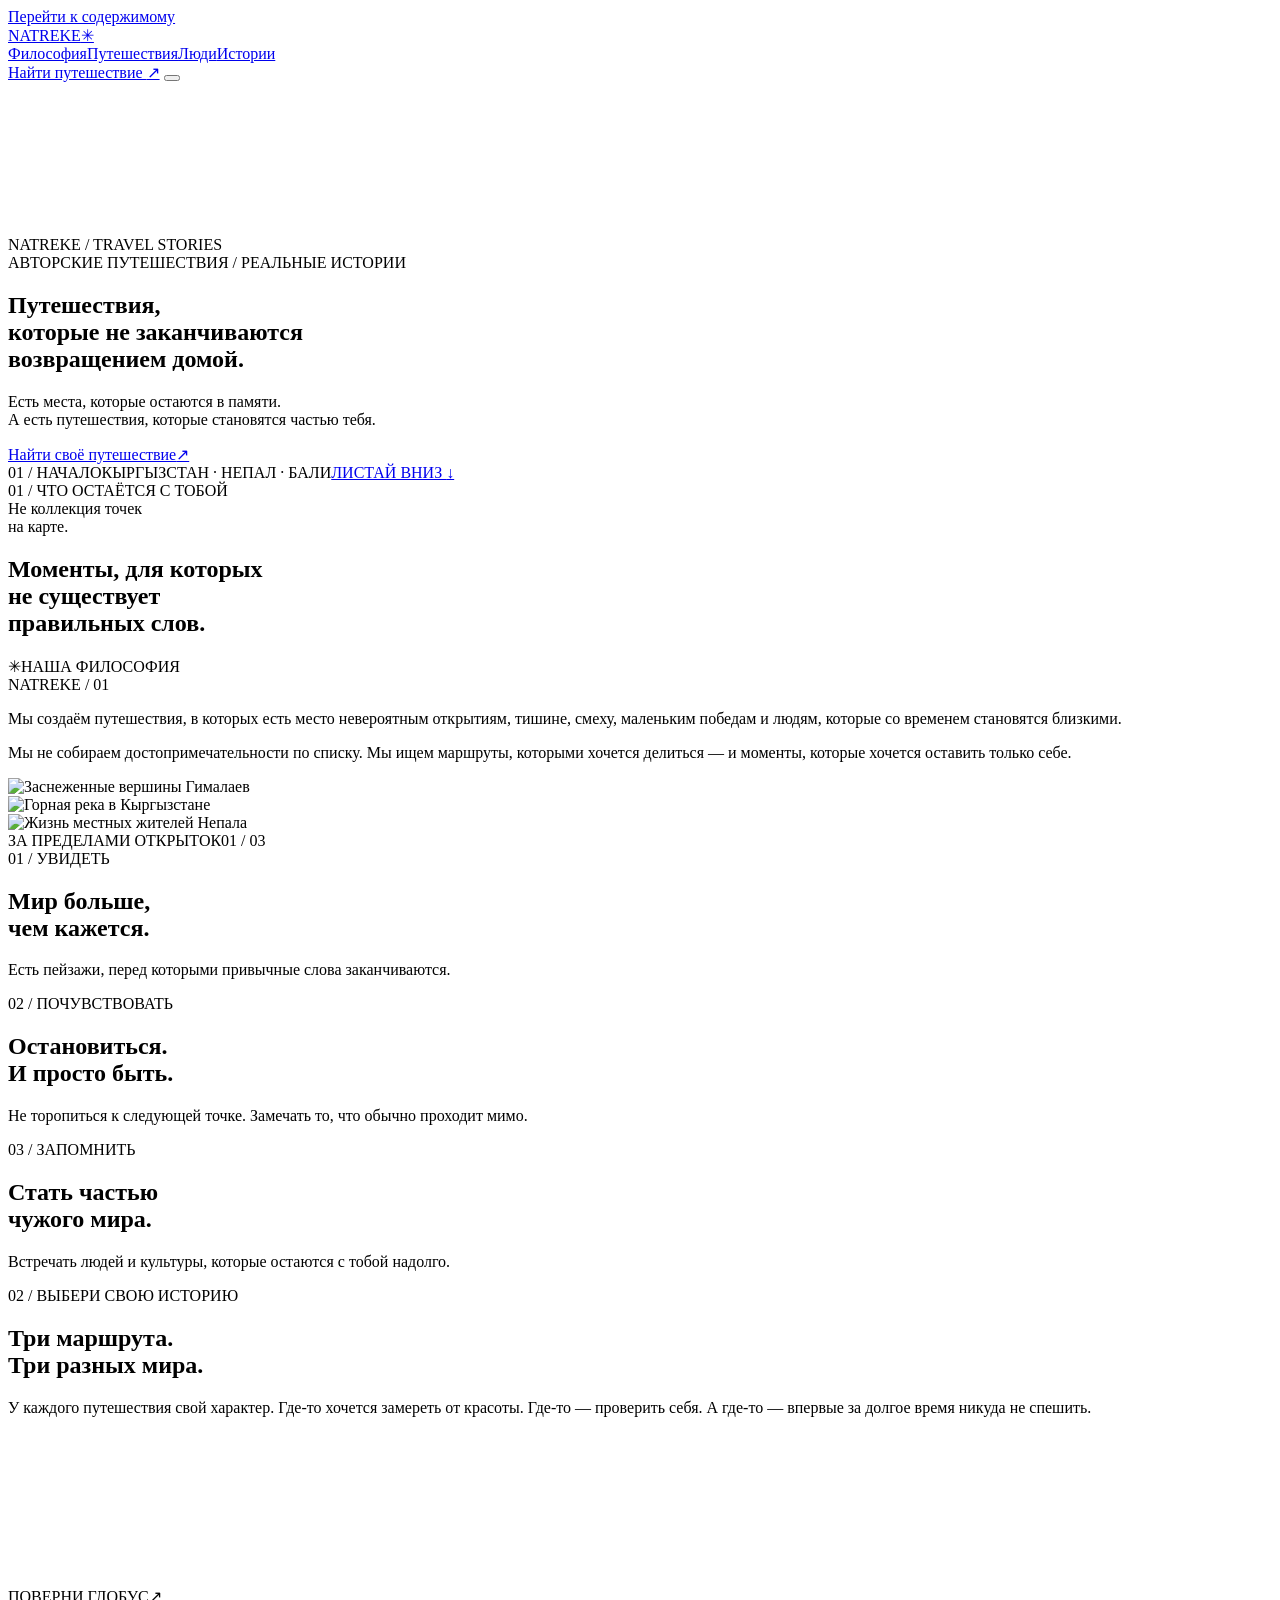
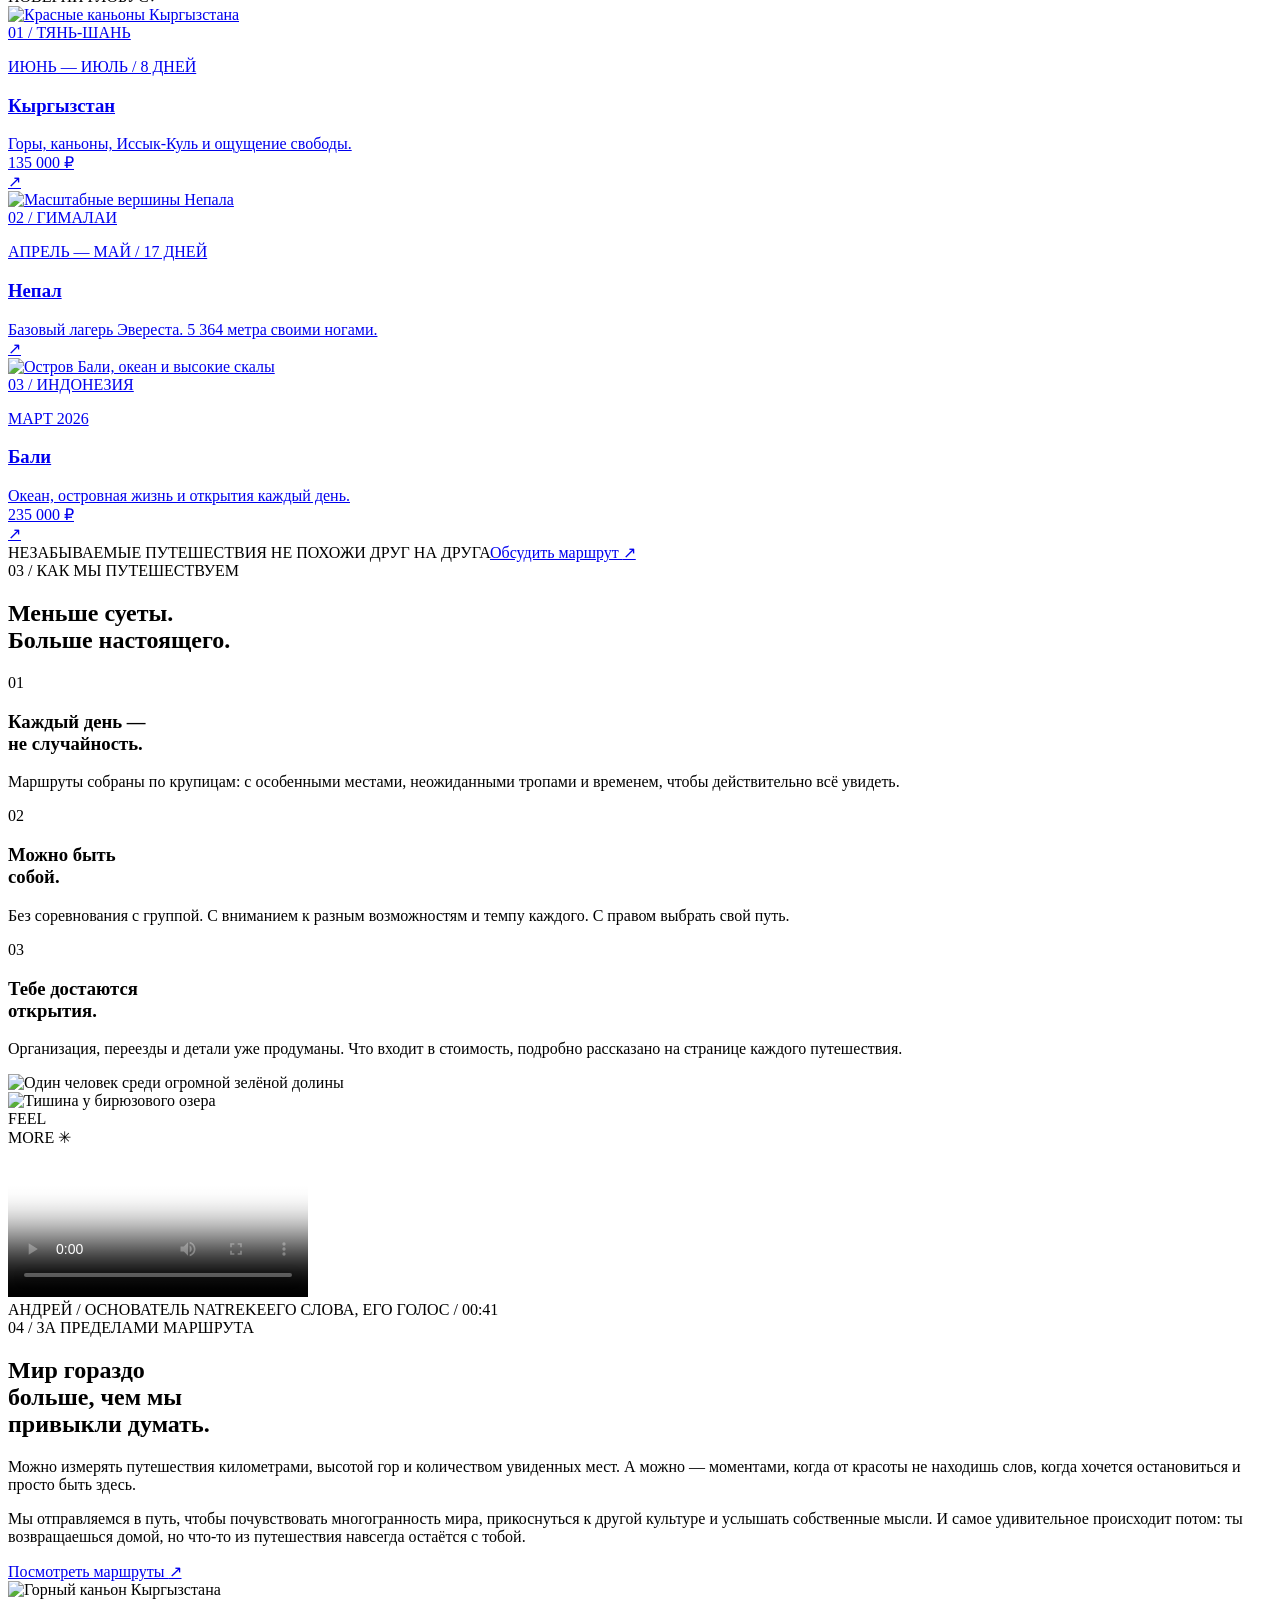
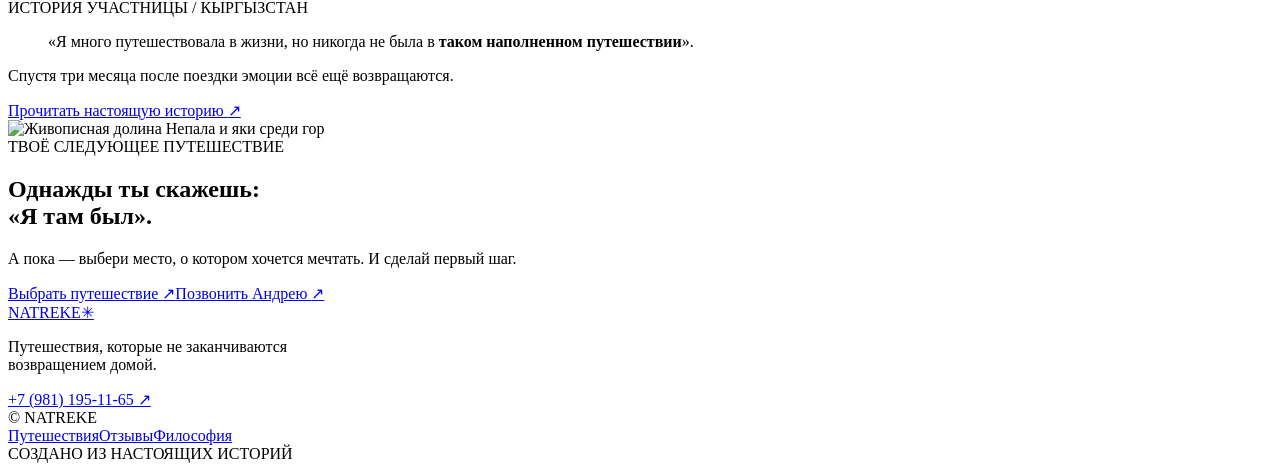
==== index.html @ 1d2932bd "Add files via upload" ====
<!doctype html>
<html lang="ru">
<head>
<meta charset="utf-8">
<meta name="viewport" content="width=device-width,initial-scale=1,viewport-fit=cover">
<meta name="theme-color" content="#101b1d">
<meta name="description" content="NATREKE — авторские путешествия, которые не заканчиваются возвращением домой. Кыргызстан, Непал и Бали. Настоящие маршруты, живые истории и открытия, которые остаются с тобой.">
<meta property="og:title" content="NATREKE — путешествия, которые не заканчиваются возвращением домой">
<meta property="og:description" content="Есть места, которые остаются в памяти. А есть путешествия, которые становятся частью тебя.">
<meta property="og:image" content="assets/images/kyrgyz-valley.webp">
<title>NATREKE — путешествия, которые становятся частью тебя</title>
<link rel="preconnect" href="https://fonts.googleapis.com">
<link rel="preconnect" href="https://fonts.gstatic.com" crossorigin>
<link href="https://fonts.googleapis.com/css2?family=Manrope:wght@400;500;600;700;800&family=Onest:wght@400;500;600;700;800&display=swap" rel="stylesheet">
<link rel="stylesheet" href="assets/style.css">
</head>
<body>
<a class="skip" href="#main">Перейти к содержимому</a>
<div class="site-progress" aria-hidden="true"><span id="scrollProgress"></span></div>
<header class="site-header" id="header">
 <a href="./" class="wordmark" aria-label="NATREKE — на главную">NATREKE<span class="wordmark-star">✳</span></a>
 <nav class="nav-links" aria-label="Основная навигация"><a href="#feel">Философия</a><a href="#destinations">Путешествия</a><a href="#people">Люди</a><a href="reviews/">Истории</a></nav>
 <a class="nav-cta" href="#destinations">Найти путешествие <span aria-hidden="true">↗</span></a>
 <button class="menu-toggle" id="menuToggle" aria-expanded="false" aria-controls="mobileMenu" aria-label="Открыть меню"><span></span><span></span></button>
</header>
<nav class="mobile-menu" id="mobileMenu" aria-label="Меню" hidden><a href="#feel">Философия</a><a href="#destinations">Путешествия</a><a href="#people">Люди</a><a href="reviews/">Истории</a><a href="tel:+79811951165">Связаться с нами ↗</a></nav>
<main id="main">
<section class="hero" id="home" aria-label="Добро пожаловать в NATREKE">
 <div class="hero-media" id="heroMedia">
  <video class="hero-film" autoplay muted loop playsinline preload="metadata" poster="assets/images/hero-film-poster.jpg" aria-hidden="true"><source src="assets/video/natreke-journey-film.mp4" type="video/mp4"></video>
 </div>
 <div class="hero-veil"></div><div class="hero-side-note">NATREKE / TRAVEL STORIES</div>
 <div class="hero-content layout-wide">
  <div class="eyebrow hero-eyebrow"><span class="eyebrow-line"></span>АВТОРСКИЕ ПУТЕШЕСТВИЯ / РЕАЛЬНЫЕ ИСТОРИИ</div>
  <h1 class="hero-title">Путешествия,<br>которые <span class="hero-title-accent">не заканчиваются</span><br>возвращением домой<span class="orange-dot">.</span></h1>
  <div class="hero-under"><p>Есть места, которые остаются в памяти.<br>А есть путешествия, которые становятся частью тебя.</p><a class="round-link hero-link" href="#destinations"><span>Найти своё путешествие</span><span class="circle-arrow" aria-hidden="true">↗</span></a></div>
 </div>
 <div class="hero-bottomline"><span>01 / НАЧАЛО</span><span>КЫРГЫЗСТАН · НЕПАЛ · БАЛИ</span><a href="#feel">ЛИСТАЙ ВНИЗ <span aria-hidden="true">↓</span></a></div>
 <div class="hero-cut" aria-hidden="true"></div>
</section>
<section id="feel" class="opening-section">
 <div class="section-index"><span class="accent-mark"></span>01 / ЧТО ОСТАЁТСЯ С ТОБОЙ</div>
 <div class="opening-inner">
  <div class="opening-small reveal" data-reveal>Не коллекция точек<br>на карте.</div>
  <h2 class="opening-title reveal" data-reveal>Моменты, для которых<br>не существует<br><span class="outline-type">правильных слов.</span></h2>
  <div class="opening-bottom brand-manifesto" aria-label="Философия NATREKE">
  <div class="manifesto-signature" aria-hidden="true"><span class="manifesto-symbol">✳</span><span>НАША ФИЛОСОФИЯ<br>NATREKE / 01</span></div>
  <div class="manifesto-text reveal" data-reveal>
    <p>Мы создаём путешествия, в которых есть место невероятным открытиям, тишине, смеху, маленьким победам и людям, которые со временем становятся близкими.</p>
    <p>Мы не собираем достопримечательности по списку. Мы ищем маршруты, которыми хочется делиться — и моменты, которые хочется оставить только себе.</p>
  </div>
</div>
 </div>
</section>
<section class="story-sequence" id="experience" aria-label="Три грани путешествия">
 <div class="story-sticky" id="storySticky">
  <div class="story-layer is-current" data-story-layer="0"><img src="assets/images/nepal-peak.webp" alt="Заснеженные вершины Гималаев"></div>
  <div class="story-layer" data-story-layer="1"><img src="assets/images/kyrgyz-river.webp" loading="lazy" alt="Горная река в Кыргызстане"></div>
  <div class="story-layer" data-story-layer="2"><img src="assets/images/nepal-mother.webp" loading="lazy" alt="Жизнь местных жителей Непала"></div>
  <div class="story-darken"></div>
  <div class="story-chrome"><span>ЗА ПРЕДЕЛАМИ ОТКРЫТОК</span><span id="storyCounter">01 / 03</span></div>
  <div class="story-text-wrap">
   <div class="story-copy is-current" data-story-copy="0"><span>01 / УВИДЕТЬ</span><h2>Мир больше,<br>чем кажется.</h2><p>Есть пейзажи, перед которыми привычные слова заканчиваются.</p></div>
   <div class="story-copy" data-story-copy="1"><span>02 / ПОЧУВСТВОВАТЬ</span><h2>Остановиться.<br>И просто быть.</h2><p>Не торопиться к следующей точке. Замечать то, что обычно проходит мимо.</p></div>
   <div class="story-copy" data-story-copy="2"><span>03 / ЗАПОМНИТЬ</span><h2>Стать частью<br>чужого мира.</h2><p>Встречать людей и культуры, которые остаются с тобой надолго.</p></div>
  </div>
  <div class="story-progress" aria-hidden="true"><span class="is-current"></span><span></span><span></span></div>
 </div>
</section>
<section class="routes" id="destinations">
 <div class="routes-intro layout-wide">
  <div class="routes-copy reveal" data-reveal><div class="section-index on-dark"><span class="accent-mark"></span>02 / ВЫБЕРИ СВОЮ ИСТОРИЮ</div><h2 class="section-head">Три маршрута.<br><span>Три разных мира.</span></h2><p>У каждого путешествия свой характер. Где-то хочется замереть от красоты. Где-то — проверить себя. А где-то — впервые за долгое время никуда не спешить.</p></div>
  <div class="globe-block"><canvas id="travelGlobe" class="globe-canvas" aria-label="Интерактивный 3D-глобус с направлениями NATREKE" role="img"></canvas><div class="globe-caption"><span>ПОВЕРНИ ГЛОБУС</span><span>↗</span></div></div>
 </div>
 <div class="route-gallery layout-wide">
  <a class="route-card route-card-kg" href="kyrgyzstan/" aria-label="Смотреть путешествие в Кыргызстан"><div class="route-image"><img src="assets/images/kyrgyz-canyon.webp" alt="Красные каньоны Кыргызстана" loading="lazy"></div><div class="route-overlay"></div><div class="route-index">01 / ТЯНЬ-ШАНЬ</div><div class="route-bottom"><div><p>ИЮНЬ — ИЮЛЬ / 8 ДНЕЙ</p><h3>Кыргызстан</h3><span>Горы, каньоны, Иссык-Куль и ощущение свободы.</span><div class="route-price">135 000 ₽</div></div><span class="route-arrow" aria-hidden="true">↗</span></div></a>
  <a class="route-card route-card-np" href="nepal/" aria-label="Смотреть путешествие в Непал"><div class="route-image"><img src="assets/images/nepal-peak.webp" alt="Масштабные вершины Непала" loading="lazy"></div><div class="route-overlay"></div><div class="route-index">02 / ГИМАЛАИ</div><div class="route-bottom"><div><p>АПРЕЛЬ — МАЙ / 17 ДНЕЙ</p><h3>Непал</h3><span>Базовый лагерь Эвереста. 5 364 метра своими ногами.</span></div><span class="route-arrow" aria-hidden="true">↗</span></div></a>
  <a class="route-card route-card-bali" href="bali/" aria-label="Смотреть путешествие на Бали"><div class="route-image"><img src="assets/images/bali-penida.webp" alt="Остров Бали, океан и высокие скалы" loading="lazy"></div><div class="route-overlay"></div><div class="route-index">03 / ИНДОНЕЗИЯ</div><div class="route-bottom"><div><p>МАРТ 2026</p><h3>Бали</h3><span>Океан, островная жизнь и открытия каждый день.</span><div class="route-price">235 000 ₽</div></div><span class="route-arrow" aria-hidden="true">↗</span></div></a>
 </div>
 <div class="routes-outro layout-wide"><span>НЕЗАБЫВАЕМЫЕ ПУТЕШЕСТВИЯ НЕ ПОХОЖИ ДРУГ НА ДРУГА</span><a href="tel:+79811951165">Обсудить маршрут <span aria-hidden="true">↗</span></a></div>
</section>
<section class="essentials" id="approach">
 <div class="essentials-heading layout-wide"><div class="section-index"><span class="accent-mark"></span>03 / КАК МЫ ПУТЕШЕСТВУЕМ</div><h2 class="section-head">Меньше суеты.<br><span>Больше настоящего.</span></h2></div>
 <div class="essentials-grid layout-wide">
  <article class="essential-item reveal" data-reveal><span class="essential-number">01</span><h3>Каждый день —<br>не случайность.</h3><p>Маршруты собраны по крупицам: с особенными местами, неожиданными тропами и временем, чтобы действительно всё увидеть.</p></article>
  <article class="essential-item reveal" data-reveal><span class="essential-number">02</span><h3>Можно быть<br>собой.</h3><p>Без соревнования с группой. С вниманием к разным возможностям и темпу каждого. С правом выбрать свой путь.</p></article>
  <article class="essential-item reveal" data-reveal><span class="essential-number">03</span><h3>Тебе достаются<br>открытия.</h3><p>Организация, переезды и детали уже продуманы. Что входит в стоимость, подробно рассказано на странице каждого путешествия.</p></article>
 </div>
 <div class="essentials-visual layout-wide reveal" data-reveal><div class="visual-photo visual-photo-one"><img src="assets/images/kyrgyz-valley.webp" loading="lazy" alt="Один человек среди огромной зелёной долины"></div><div class="visual-photo visual-photo-two"><img src="assets/images/nepal-lake.webp" loading="lazy" alt="Тишина у бирюзового озера"></div><div class="visual-stamp" aria-hidden="true">FEEL<br>MORE <span>✳</span></div></div>
</section>
<section class="voice-section" id="people">
 <div class="voice-layout layout-wide"><div class="voice-video-wrap"><div class="voice-video"><video controls playsinline preload="metadata" poster="assets/images/andrey-film-poster.jpg" aria-label="Андрей о смысле путешествий — первые 41 секунда фильма из Кыргызстана"><source src="assets/video/andrey-speaks.mp4" type="video/mp4"></video></div><div class="voice-video-cap"><span>АНДРЕЙ / ОСНОВАТЕЛЬ NATREKE</span><span>ЕГО СЛОВА, ЕГО ГОЛОС / 00:41</span></div></div><div class="voice-copy"><div class="section-index on-dark"><span class="accent-mark"></span>04 / ЗА ПРЕДЕЛАМИ МАРШРУТА</div><h2 class="section-head">Мир гораздо<br>больше, чем мы<br><span>привыкли думать.</span></h2><p>Можно измерять путешествия километрами, высотой гор и количеством увиденных мест. А можно — моментами, когда от красоты не находишь слов, когда хочется остановиться и просто быть здесь.</p><p>Мы отправляемся в путь, чтобы почувствовать многогранность мира, прикоснуться к другой культуре и услышать собственные мысли. И самое удивительное происходит потом: ты возвращаешься домой, но что-то из путешествия навсегда остаётся с тобой.</p><a class="text-link" href="#destinations">Посмотреть маршруты <span>↗</span></a></div></div>
</section>
<section class="testimony" id="stories"><div class="testimony-photo"><img src="assets/images/kyrgyz-rocks.webp" loading="lazy" alt="Горный каньон Кыргызстана"></div><div class="testimony-tint"></div><div class="testimony-content layout-wide"><span>ИСТОРИЯ УЧАСТНИЦЫ / КЫРГЫЗСТАН</span><blockquote>«Я много путешествовала в жизни, но никогда не была в <b>таком наполненном путешествии</b>».</blockquote><p>Спустя три месяца после поездки эмоции всё ещё возвращаются.</p><a href="reviews/">Прочитать настоящую историю <span aria-hidden="true">↗</span></a></div></section>
<section class="closing"><div class="closing-photo"><img src="assets/images/nepal-yaks.webp" loading="lazy" alt="Живописная долина Непала и яки среди гор"></div><div class="closing-content layout-wide"><div class="section-index on-dark"><span class="accent-mark"></span>ТВОЁ СЛЕДУЮЩЕЕ ПУТЕШЕСТВИЕ</div><h2>Однажды ты скажешь:<br><span>«Я там был».</span></h2><p>А пока — выбери место, о котором хочется мечтать. И сделай первый шаг.</p><div class="closing-actions"><a class="button-filled" href="#destinations">Выбрать путешествие <span>↗</span></a><a class="button-text" href="tel:+79811951165">Позвонить Андрею <span>↗</span></a></div></div></section>
</main>
<footer class="footer"><div class="layout-wide"><div class="footer-main"><a href="./" class="wordmark">NATREKE<span class="wordmark-star">✳</span></a><p>Путешествия, которые не заканчиваются<br>возвращением домой.</p><a class="footer-tel" href="tel:+79811951165">+7 (981) 195-11-65 ↗</a></div><div class="footer-base"><span>© NATREKE</span><nav aria-label="Дополнительная навигация"><a href="#destinations">Путешествия</a><a href="reviews/">Отзывы</a><a href="#people">Философия</a></nav><span>СОЗДАНО ИЗ НАСТОЯЩИХ ИСТОРИЙ</span></div></div></footer>
<script src="assets/main.js" defer></script>
</body>
</html>
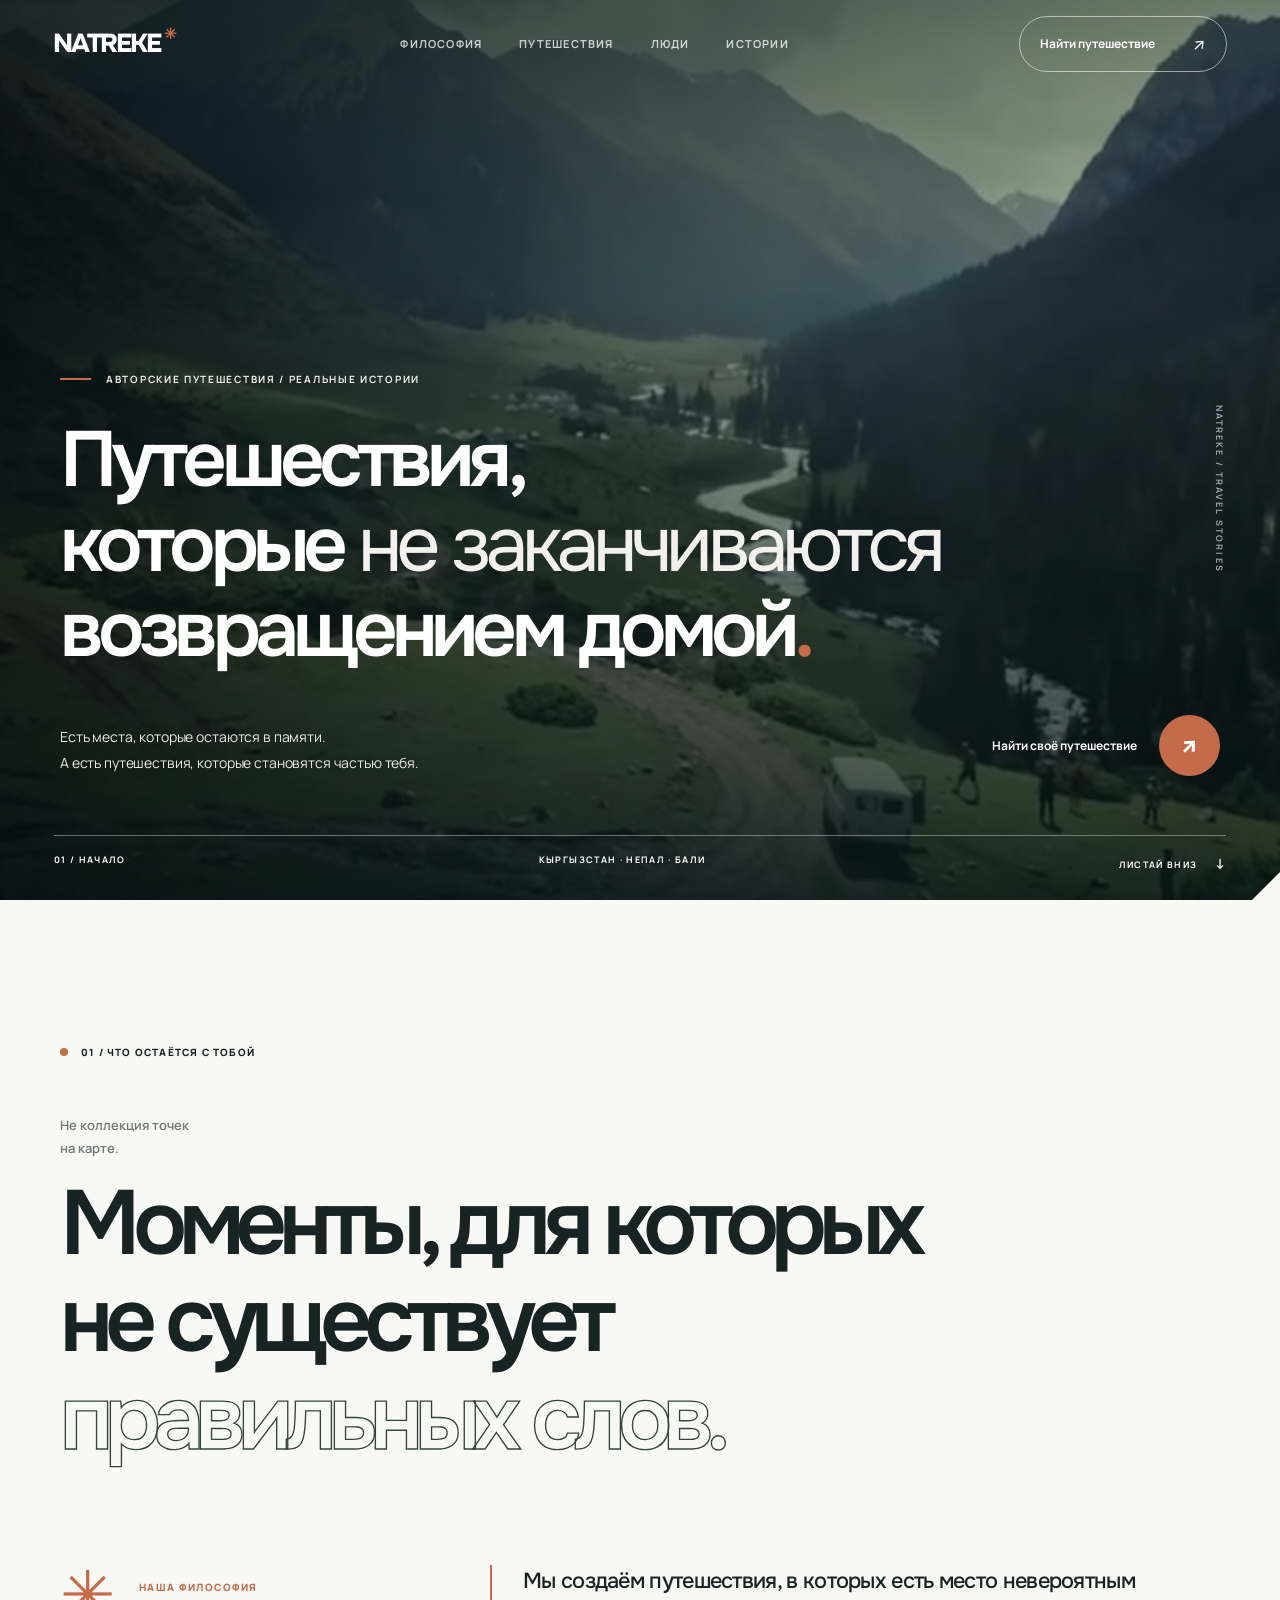
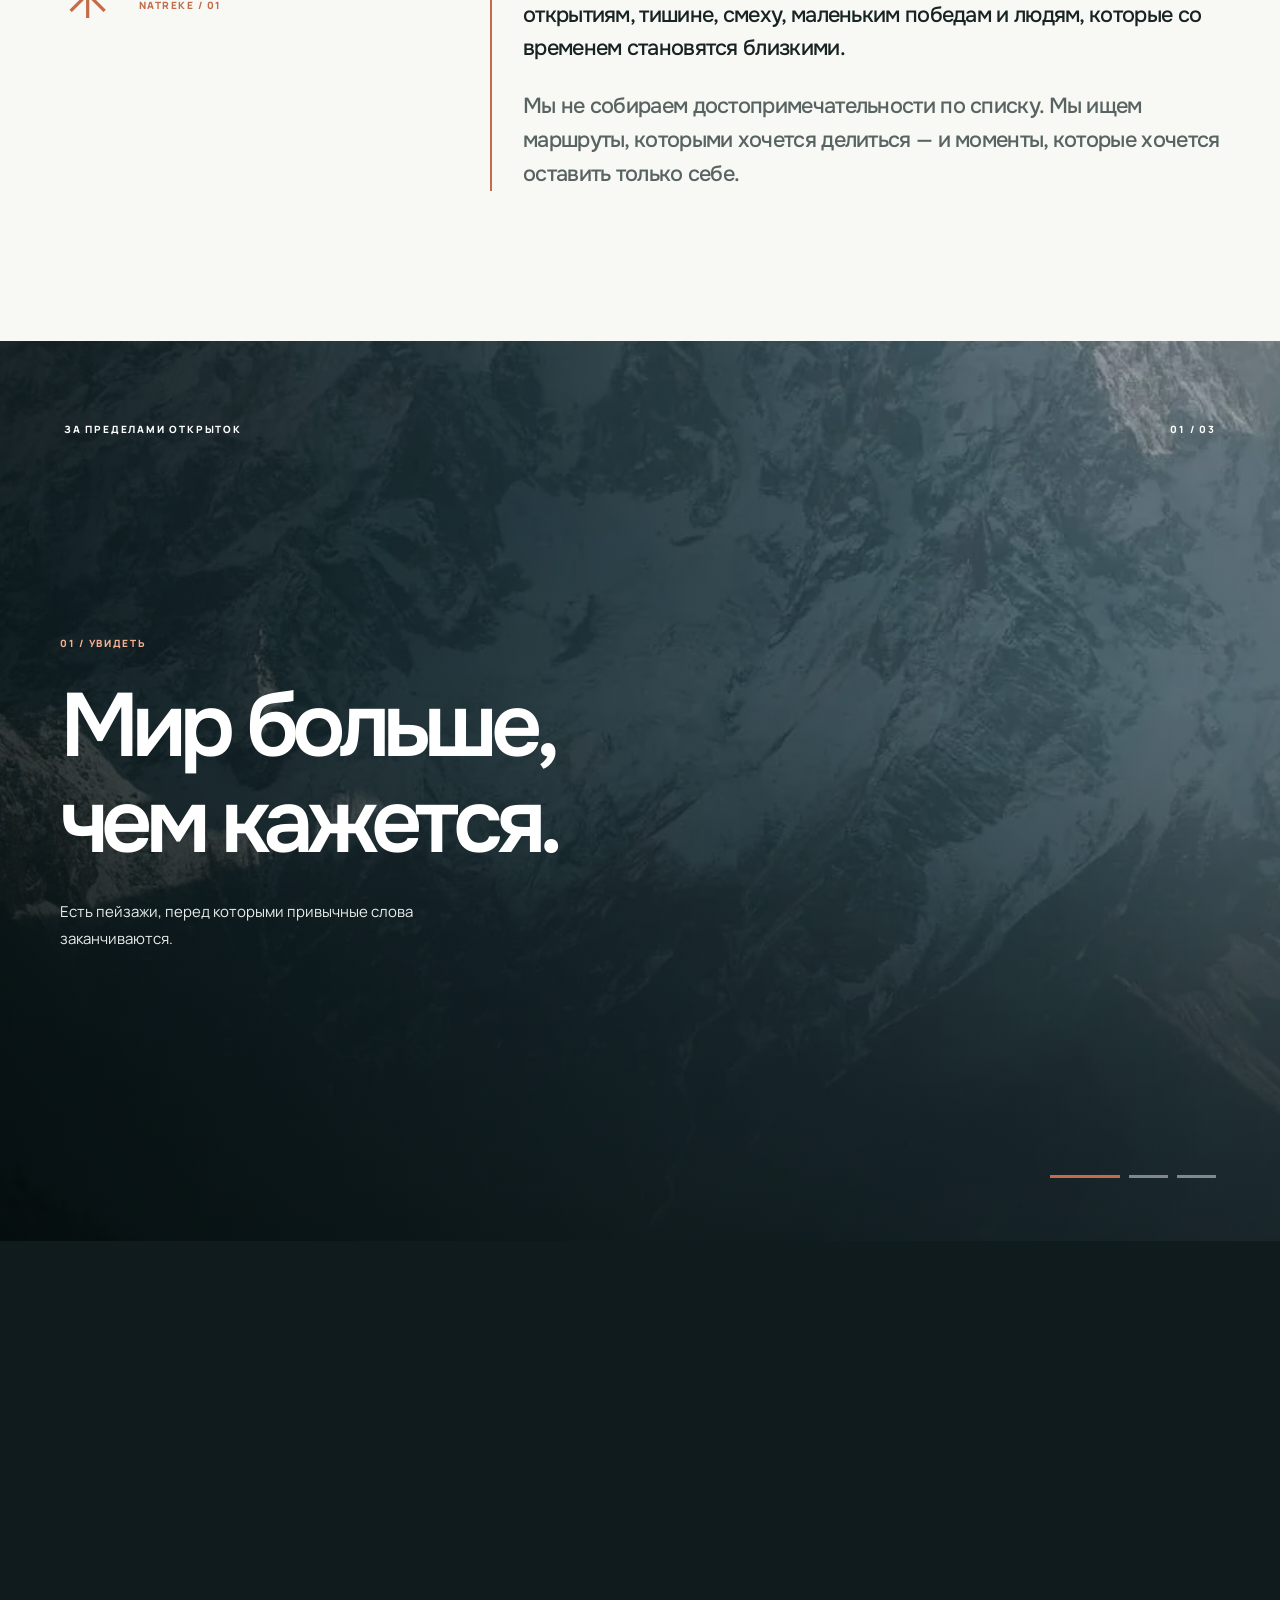
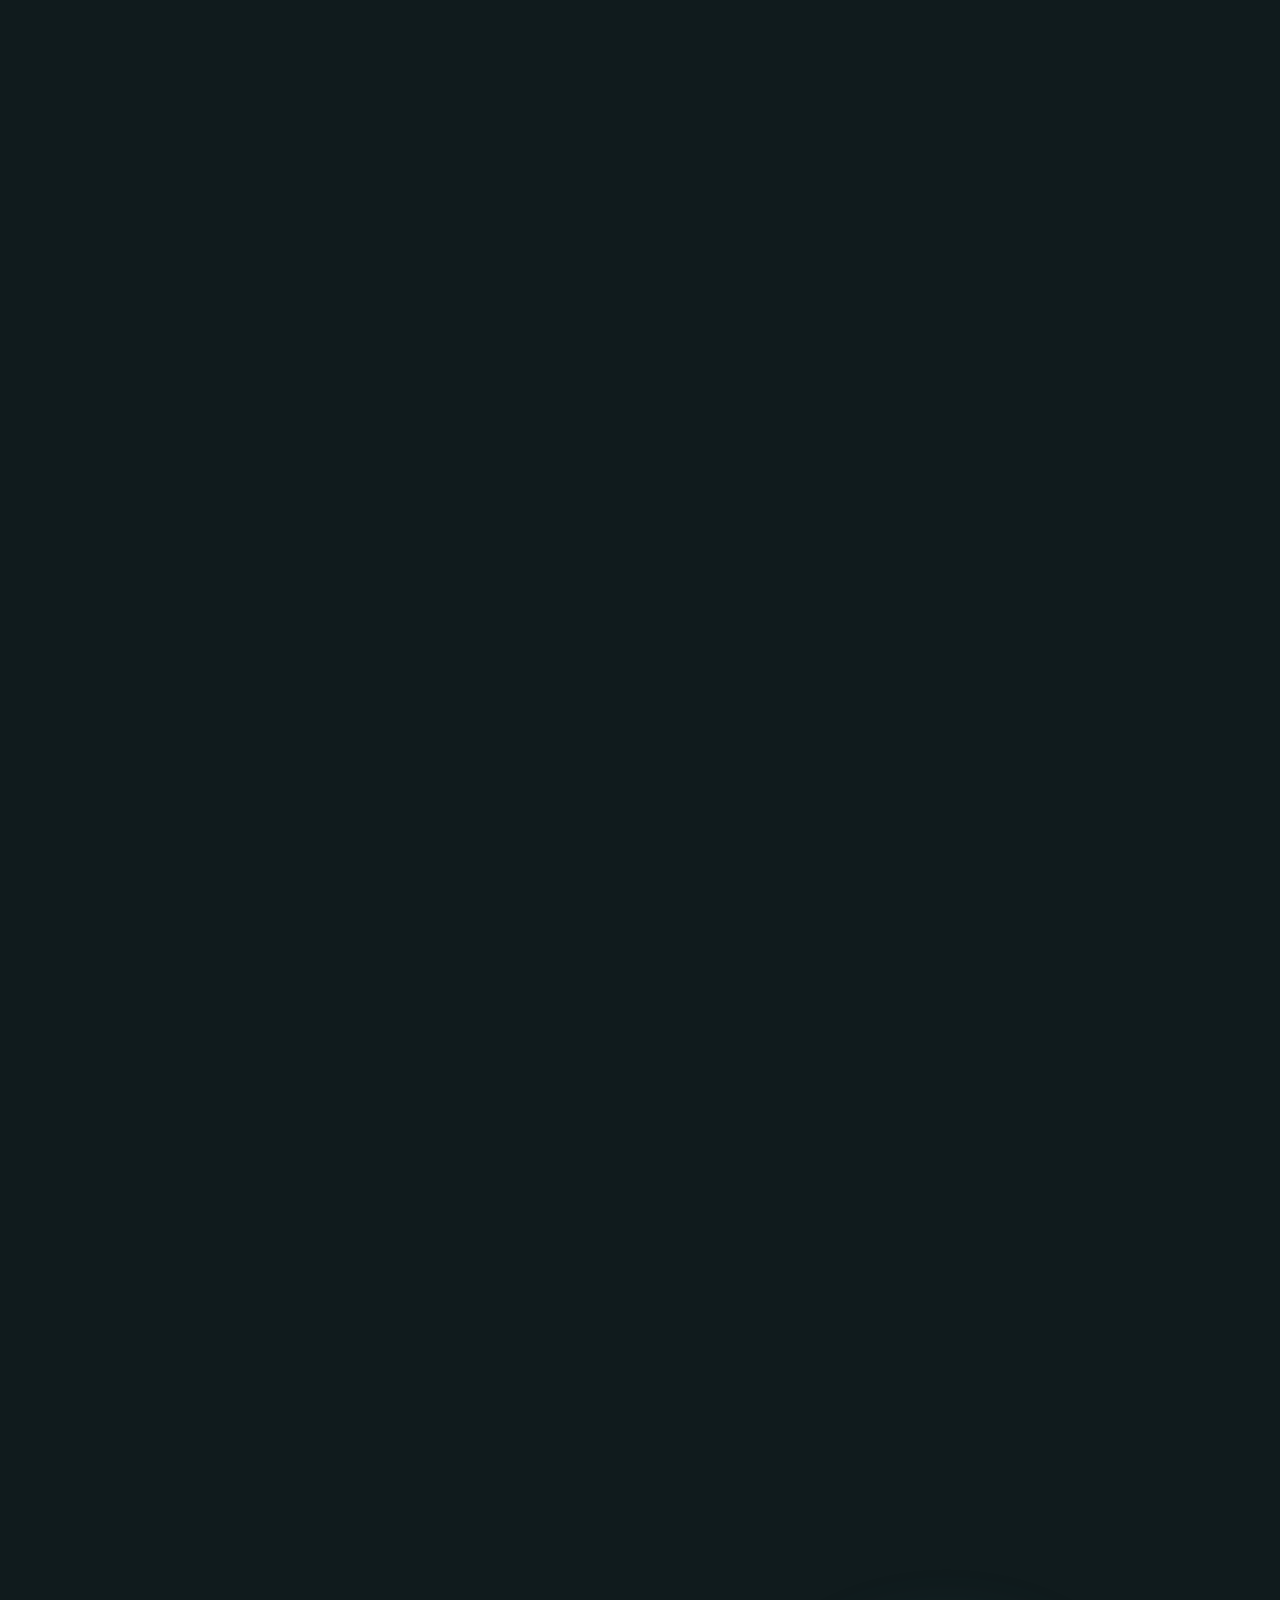
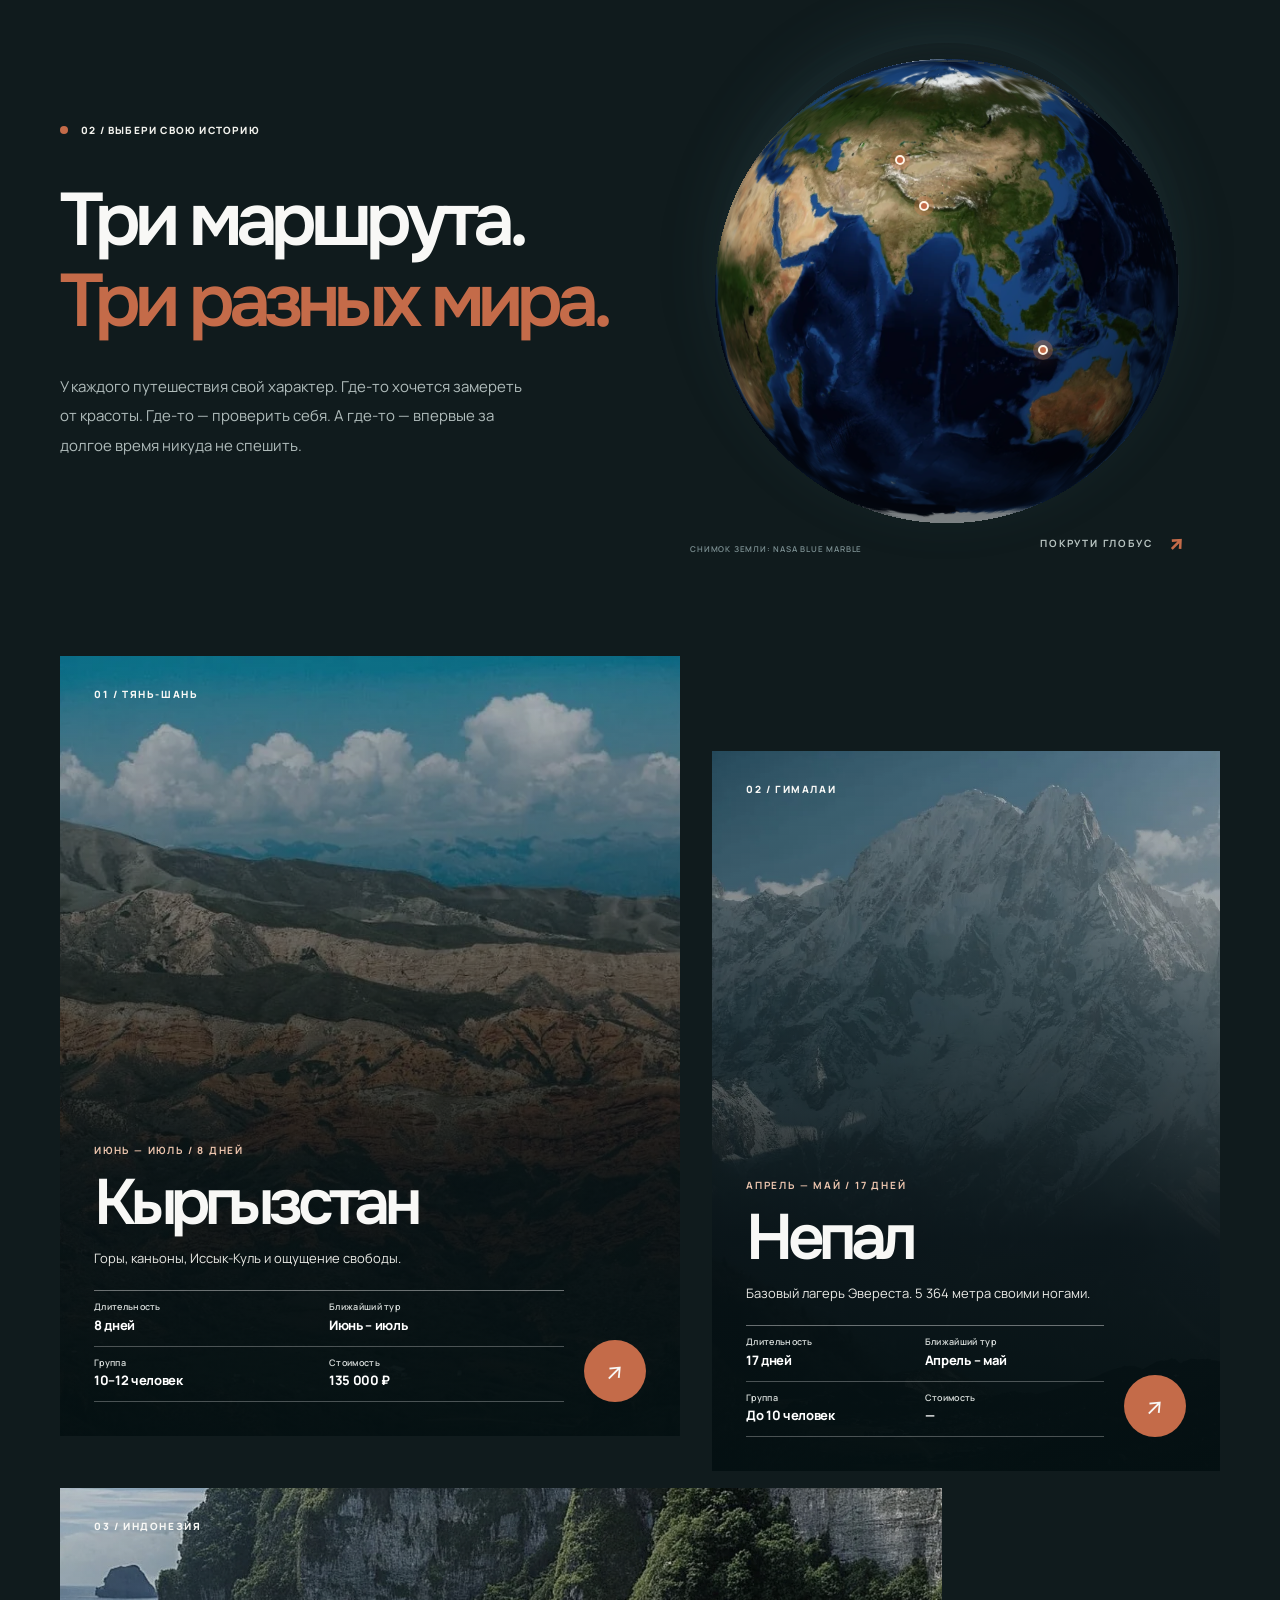
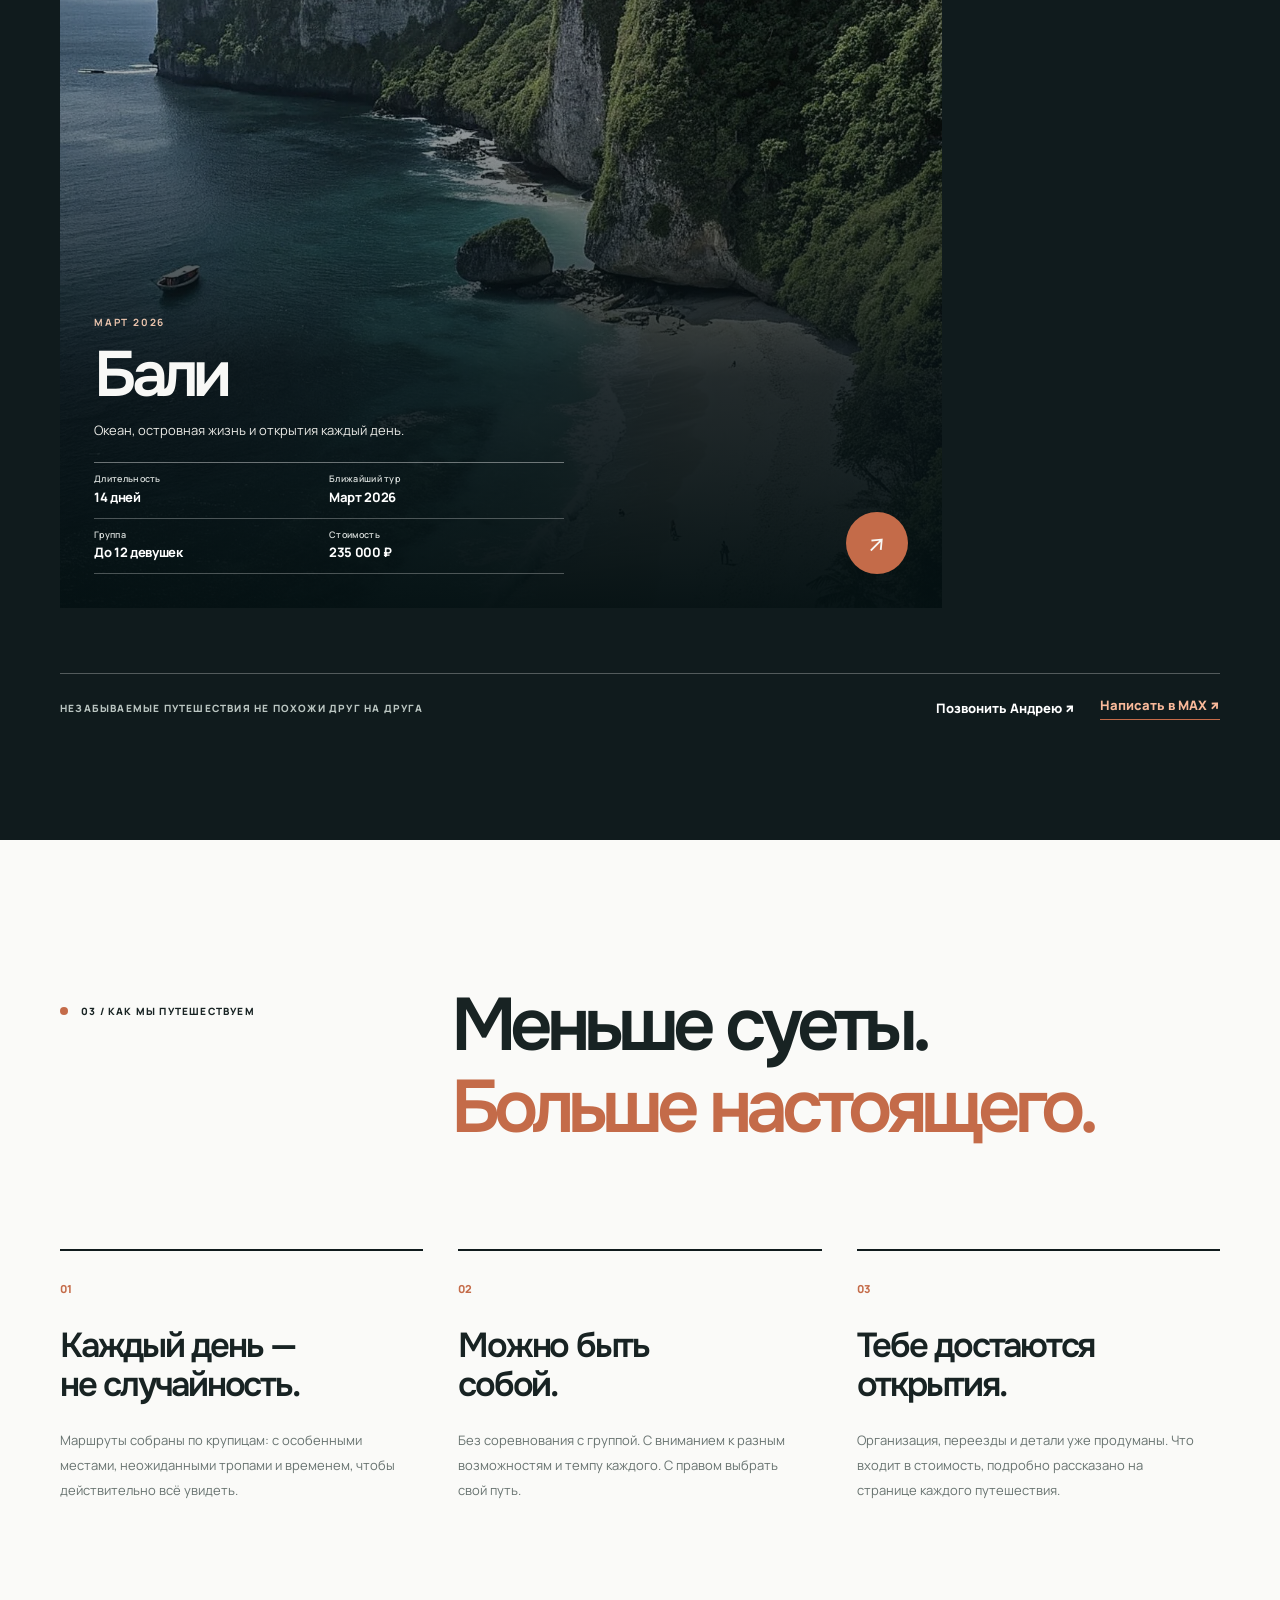
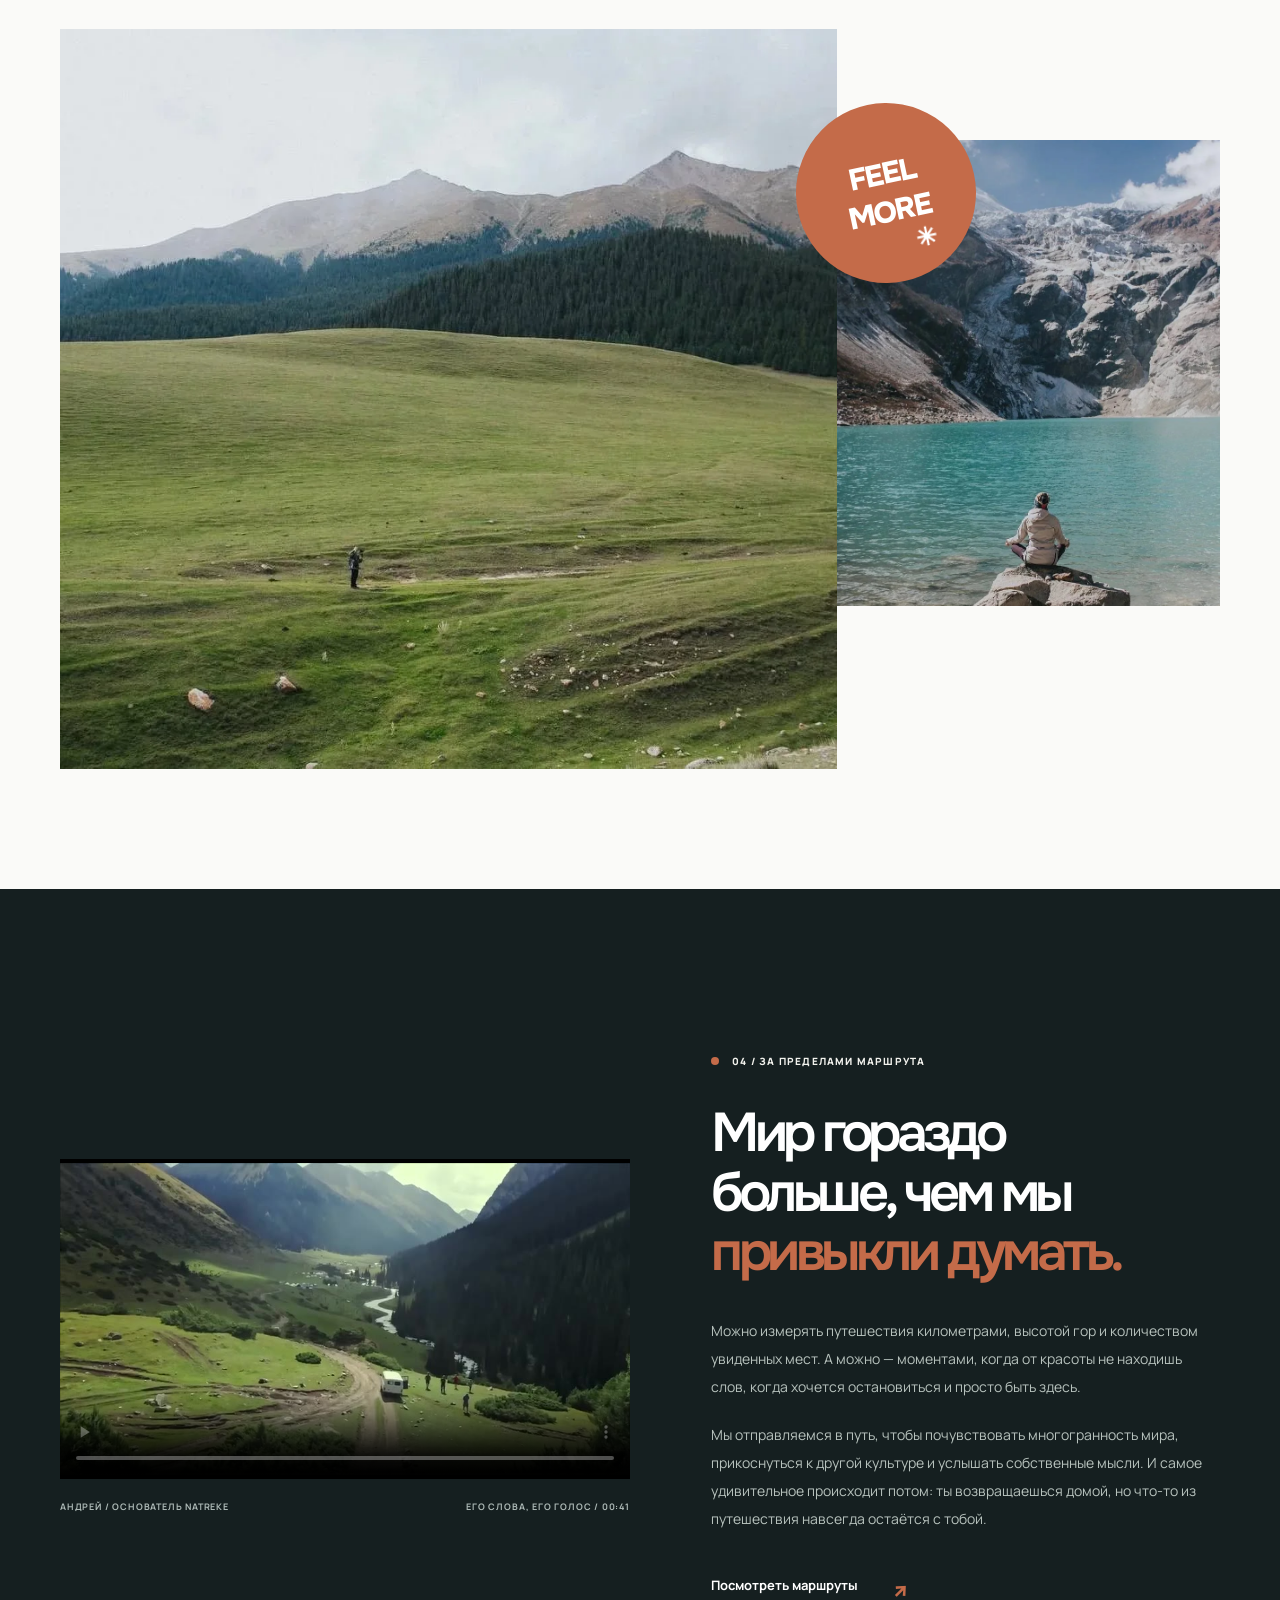
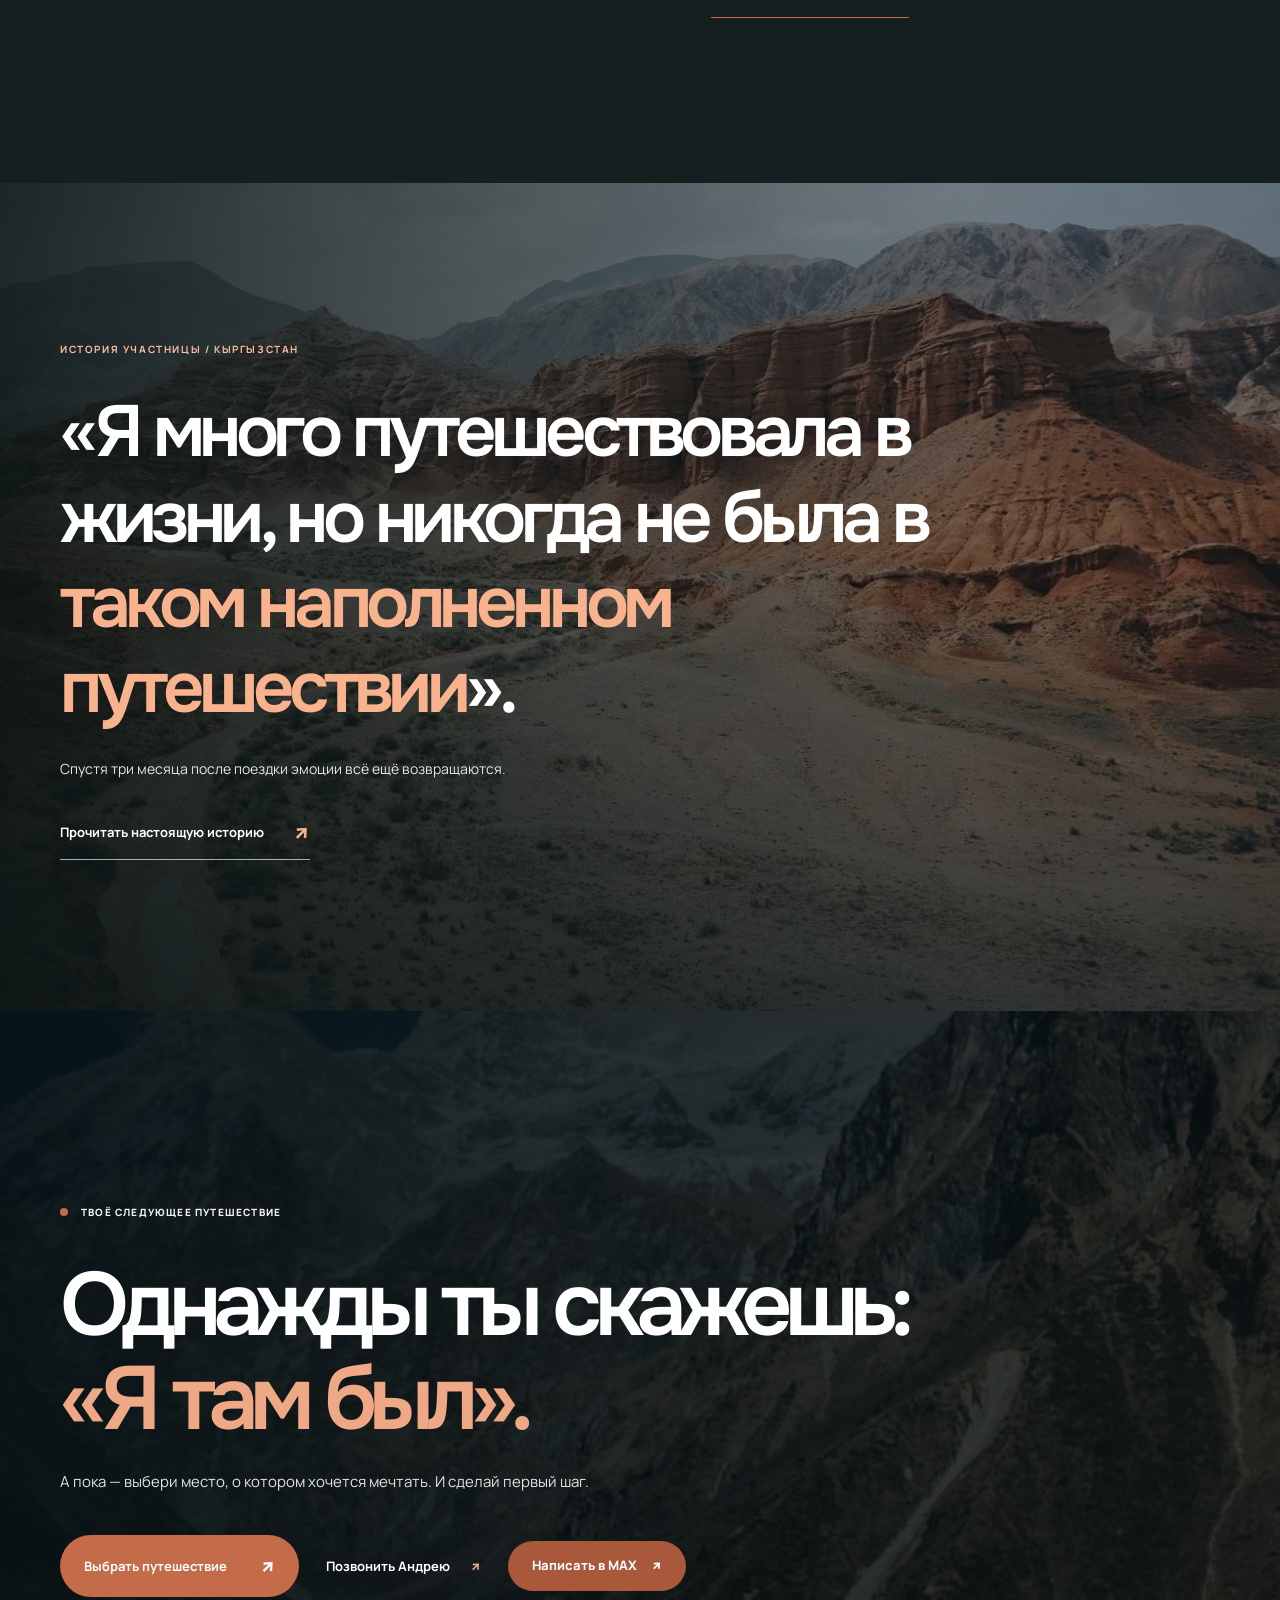
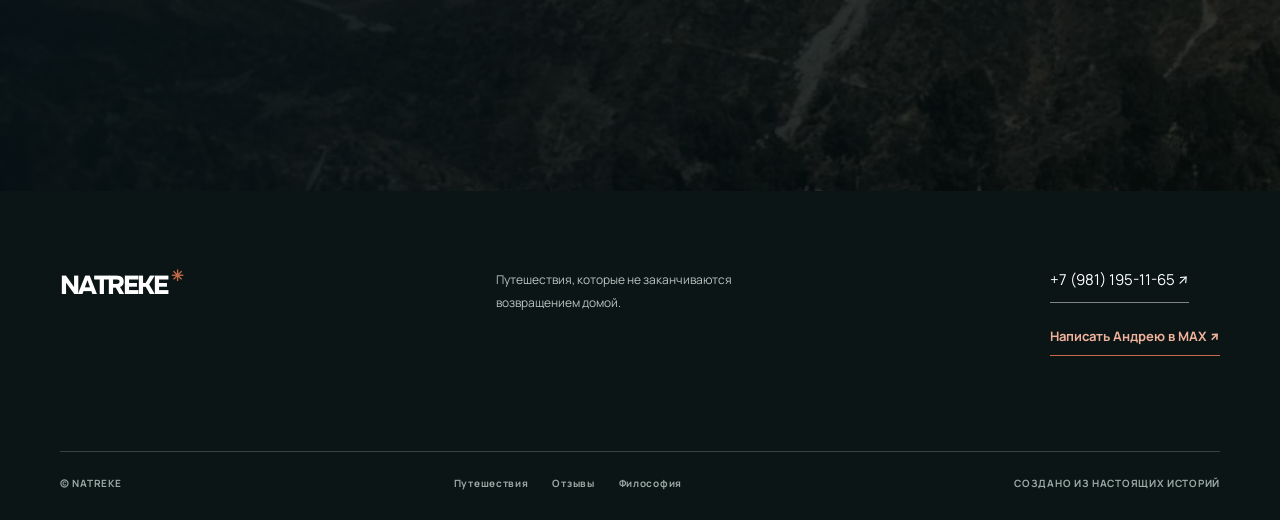
==== commit 069d7c06: "Add files via upload" ====
--- a/index.html
+++ b/index.html
@@ -13,17 +13,18 @@
 <link rel="preconnect" href="https://fonts.gstatic.com" crossorigin>
 <link href="https://fonts.googleapis.com/css2?family=Manrope:wght@400;500;600;700;800&family=Onest:wght@400;500;600;700;800&display=swap" rel="stylesheet">
 <link rel="stylesheet" href="assets/style.css">
+<link rel="stylesheet" href="assets/refinements-v6.css">
 </head>
 <body>
 <a class="skip" href="#main">Перейти к содержимому</a>
 <div class="site-progress" aria-hidden="true"><span id="scrollProgress"></span></div>
 <header class="site-header" id="header">
- <a href="./" class="wordmark" aria-label="NATREKE — на главную">NATREKE<span class="wordmark-star">✳</span></a>
+ <a href="./" class="wordmark" aria-label="NATREKE — на главную">NATREKE<span class="wordmark-star">✳︎</span></a>
  <nav class="nav-links" aria-label="Основная навигация"><a href="#feel">Философия</a><a href="#destinations">Путешествия</a><a href="#people">Люди</a><a href="reviews/">Истории</a></nav>
  <a class="nav-cta" href="#destinations">Найти путешествие <span aria-hidden="true">↗</span></a>
  <button class="menu-toggle" id="menuToggle" aria-expanded="false" aria-controls="mobileMenu" aria-label="Открыть меню"><span></span><span></span></button>
 </header>
-<nav class="mobile-menu" id="mobileMenu" aria-label="Меню" hidden><a href="#feel">Философия</a><a href="#destinations">Путешествия</a><a href="#people">Люди</a><a href="reviews/">Истории</a><a href="tel:+79811951165">Связаться с нами ↗</a></nav>
+<nav class="mobile-menu" id="mobileMenu" aria-label="Меню" hidden><a href="#feel">Философия</a><a href="#destinations">Путешествия</a><a href="#people">Люди</a><a href="reviews/">Истории</a><a href="https://max.ru/u/f9LHodD0cOLImlBv71V7BI_rFNh_frenNGr_aF2BO8ci05Qkiu74G-NIkKY" target="_blank" rel="noopener noreferrer">Написать Андрею в MAX ↗</a><a href="tel:+79811951165">Позвонить Андрею ↗</a></nav>
 <main id="main">
 <section class="hero" id="home" aria-label="Добро пожаловать в NATREKE">
  <div class="hero-media" id="heroMedia">
@@ -44,7 +45,7 @@
   <div class="opening-small reveal" data-reveal>Не коллекция точек<br>на карте.</div>
   <h2 class="opening-title reveal" data-reveal>Моменты, для которых<br>не существует<br><span class="outline-type">правильных слов.</span></h2>
   <div class="opening-bottom brand-manifesto" aria-label="Философия NATREKE">
-  <div class="manifesto-signature" aria-hidden="true"><span class="manifesto-symbol">✳</span><span>НАША ФИЛОСОФИЯ<br>NATREKE / 01</span></div>
+  <div class="manifesto-signature" aria-hidden="true"><span class="manifesto-symbol">✳︎</span><span>НАША ФИЛОСОФИЯ<br>NATREKE / 01</span></div>
   <div class="manifesto-text reveal" data-reveal>
     <p>Мы создаём путешествия, в которых есть место невероятным открытиям, тишине, смеху, маленьким победам и людям, которые со временем становятся близкими.</p>
     <p>Мы не собираем достопримечательности по списку. Мы ищем маршруты, которыми хочется делиться — и моменты, которые хочется оставить только себе.</p>
@@ -70,14 +71,14 @@
 <section class="routes" id="destinations">
  <div class="routes-intro layout-wide">
   <div class="routes-copy reveal" data-reveal><div class="section-index on-dark"><span class="accent-mark"></span>02 / ВЫБЕРИ СВОЮ ИСТОРИЮ</div><h2 class="section-head">Три маршрута.<br><span>Три разных мира.</span></h2><p>У каждого путешествия свой характер. Где-то хочется замереть от красоты. Где-то — проверить себя. А где-то — впервые за долгое время никуда не спешить.</p></div>
-  <div class="globe-block"><canvas id="travelGlobe" class="globe-canvas" aria-label="Интерактивный 3D-глобус с направлениями NATREKE" role="img"></canvas><div class="globe-caption"><span>ПОВЕРНИ ГЛОБУС</span><span>↗</span></div></div>
+  <div class="globe-block"><img class="globe-fallback" src="assets/images/earth-globe-fallback.webp" alt="Планета Земля: океаны, материки и горные хребты"><canvas id="travelGlobe" class="globe-canvas" aria-label="Вращающийся глобус Земли с Кыргызстаном, Непалом и Бали. Потяните в сторону, чтобы повернуть" role="img"></canvas><div class="globe-markers" id="globeMarkers" aria-hidden="true"></div><div class="globe-caption"><span>ПОКРУТИ ГЛОБУС</span><span>↗</span></div><div class="globe-credit">СНИМОК ЗЕМЛИ: NASA BLUE MARBLE</div></div>
  </div>
  <div class="route-gallery layout-wide">
-  <a class="route-card route-card-kg" href="kyrgyzstan/" aria-label="Смотреть путешествие в Кыргызстан"><div class="route-image"><img src="assets/images/kyrgyz-canyon.webp" alt="Красные каньоны Кыргызстана" loading="lazy"></div><div class="route-overlay"></div><div class="route-index">01 / ТЯНЬ-ШАНЬ</div><div class="route-bottom"><div><p>ИЮНЬ — ИЮЛЬ / 8 ДНЕЙ</p><h3>Кыргызстан</h3><span>Горы, каньоны, Иссык-Куль и ощущение свободы.</span><div class="route-price">135 000 ₽</div></div><span class="route-arrow" aria-hidden="true">↗</span></div></a>
-  <a class="route-card route-card-np" href="nepal/" aria-label="Смотреть путешествие в Непал"><div class="route-image"><img src="assets/images/nepal-peak.webp" alt="Масштабные вершины Непала" loading="lazy"></div><div class="route-overlay"></div><div class="route-index">02 / ГИМАЛАИ</div><div class="route-bottom"><div><p>АПРЕЛЬ — МАЙ / 17 ДНЕЙ</p><h3>Непал</h3><span>Базовый лагерь Эвереста. 5 364 метра своими ногами.</span></div><span class="route-arrow" aria-hidden="true">↗</span></div></a>
-  <a class="route-card route-card-bali" href="bali/" aria-label="Смотреть путешествие на Бали"><div class="route-image"><img src="assets/images/bali-penida.webp" alt="Остров Бали, океан и высокие скалы" loading="lazy"></div><div class="route-overlay"></div><div class="route-index">03 / ИНДОНЕЗИЯ</div><div class="route-bottom"><div><p>МАРТ 2026</p><h3>Бали</h3><span>Океан, островная жизнь и открытия каждый день.</span><div class="route-price">235 000 ₽</div></div><span class="route-arrow" aria-hidden="true">↗</span></div></a>
+  <a class="route-card route-card-kg" href="kyrgyzstan/" aria-label="Смотреть путешествие в Кыргызстан"><div class="route-image"><img src="assets/images/kyrgyz-canyon.webp" alt="Красные каньоны Кыргызстана" loading="lazy"></div><div class="route-overlay"></div><div class="route-index">01 / ТЯНЬ-ШАНЬ</div><div class="route-bottom"><div><p>ИЮНЬ — ИЮЛЬ / 8 ДНЕЙ</p><h3>Кыргызстан</h3><span>Горы, каньоны, Иссык-Куль и ощущение свободы.</span><div class="route-facts" aria-label="Сведения о туре"><div class="route-fact"><span>Длительность</span><strong>8 дней</strong></div><div class="route-fact"><span>Ближайший тур</span><strong>Июнь – июль</strong></div><div class="route-fact"><span>Группа</span><strong>10–12 человек</strong></div><div class="route-fact"><span>Стоимость</span><strong>135 000 ₽</strong></div></div></div><span class="route-arrow" aria-hidden="true">↗</span></div></a>
+  <a class="route-card route-card-np" href="nepal/" aria-label="Смотреть путешествие в Непал"><div class="route-image"><img src="assets/images/nepal-peak.webp" alt="Масштабные вершины Непала" loading="lazy"></div><div class="route-overlay"></div><div class="route-index">02 / ГИМАЛАИ</div><div class="route-bottom"><div><p>АПРЕЛЬ — МАЙ / 17 ДНЕЙ</p><h3>Непал</h3><span>Базовый лагерь Эвереста. 5 364 метра своими ногами.</span><div class="route-facts" aria-label="Сведения о туре"><div class="route-fact"><span>Длительность</span><strong>17 дней</strong></div><div class="route-fact"><span>Ближайший тур</span><strong>Апрель – май</strong></div><div class="route-fact"><span>Группа</span><strong>До 10 человек</strong></div><div class="route-fact"><span>Стоимость</span><strong>—</strong></div></div></div><span class="route-arrow" aria-hidden="true">↗</span></div></a>
+  <a class="route-card route-card-bali" href="bali/" aria-label="Смотреть путешествие на Бали"><div class="route-image"><img src="assets/images/bali-penida.webp" alt="Остров Бали, океан и высокие скалы" loading="lazy"></div><div class="route-overlay"></div><div class="route-index">03 / ИНДОНЕЗИЯ</div><div class="route-bottom"><div><p>МАРТ 2026</p><h3>Бали</h3><span>Океан, островная жизнь и открытия каждый день.</span><div class="route-facts" aria-label="Сведения о туре"><div class="route-fact"><span>Длительность</span><strong>14 дней</strong></div><div class="route-fact"><span>Ближайший тур</span><strong>Март 2026</strong></div><div class="route-fact"><span>Группа</span><strong>До 12 девушек</strong></div><div class="route-fact"><span>Стоимость</span><strong>235 000 ₽</strong></div></div></div><span class="route-arrow" aria-hidden="true">↗</span></div></a>
  </div>
- <div class="routes-outro layout-wide"><span>НЕЗАБЫВАЕМЫЕ ПУТЕШЕСТВИЯ НЕ ПОХОЖИ ДРУГ НА ДРУГА</span><a href="tel:+79811951165">Обсудить маршрут <span aria-hidden="true">↗</span></a></div>
+ <div class="routes-outro layout-wide"><span>НЕЗАБЫВАЕМЫЕ ПУТЕШЕСТВИЯ НЕ ПОХОЖИ ДРУГ НА ДРУГА</span><div class="outro-contacts"><a href="tel:+79811951165">Позвонить Андрею ↗</a><a href="https://max.ru/u/f9LHodD0cOLImlBv71V7BI_rFNh_frenNGr_aF2BO8ci05Qkiu74G-NIkKY" target="_blank" rel="noopener noreferrer">Написать в MAX ↗</a></div></div>
 </section>
 <section class="essentials" id="approach">
  <div class="essentials-heading layout-wide"><div class="section-index"><span class="accent-mark"></span>03 / КАК МЫ ПУТЕШЕСТВУЕМ</div><h2 class="section-head">Меньше суеты.<br><span>Больше настоящего.</span></h2></div>
@@ -86,15 +87,16 @@
   <article class="essential-item reveal" data-reveal><span class="essential-number">02</span><h3>Можно быть<br>собой.</h3><p>Без соревнования с группой. С вниманием к разным возможностям и темпу каждого. С правом выбрать свой путь.</p></article>
   <article class="essential-item reveal" data-reveal><span class="essential-number">03</span><h3>Тебе достаются<br>открытия.</h3><p>Организация, переезды и детали уже продуманы. Что входит в стоимость, подробно рассказано на странице каждого путешествия.</p></article>
  </div>
- <div class="essentials-visual layout-wide reveal" data-reveal><div class="visual-photo visual-photo-one"><img src="assets/images/kyrgyz-valley.webp" loading="lazy" alt="Один человек среди огромной зелёной долины"></div><div class="visual-photo visual-photo-two"><img src="assets/images/nepal-lake.webp" loading="lazy" alt="Тишина у бирюзового озера"></div><div class="visual-stamp" aria-hidden="true">FEEL<br>MORE <span>✳</span></div></div>
+ <div class="essentials-visual layout-wide reveal" data-reveal><div class="visual-photo visual-photo-one"><img src="assets/images/kyrgyz-valley.webp" loading="lazy" alt="Один человек среди огромной зелёной долины"></div><div class="visual-photo visual-photo-two"><img src="assets/images/nepal-lake.webp" loading="lazy" alt="Тишина у бирюзового озера"></div><div class="visual-stamp" aria-hidden="true">FEEL<br>MORE <span>✳︎</span></div></div>
 </section>
 <section class="voice-section" id="people">
  <div class="voice-layout layout-wide"><div class="voice-video-wrap"><div class="voice-video"><video controls playsinline preload="metadata" poster="assets/images/andrey-film-poster.jpg" aria-label="Андрей о смысле путешествий — первые 41 секунда фильма из Кыргызстана"><source src="assets/video/andrey-speaks.mp4" type="video/mp4"></video></div><div class="voice-video-cap"><span>АНДРЕЙ / ОСНОВАТЕЛЬ NATREKE</span><span>ЕГО СЛОВА, ЕГО ГОЛОС / 00:41</span></div></div><div class="voice-copy"><div class="section-index on-dark"><span class="accent-mark"></span>04 / ЗА ПРЕДЕЛАМИ МАРШРУТА</div><h2 class="section-head">Мир гораздо<br>больше, чем мы<br><span>привыкли думать.</span></h2><p>Можно измерять путешествия километрами, высотой гор и количеством увиденных мест. А можно — моментами, когда от красоты не находишь слов, когда хочется остановиться и просто быть здесь.</p><p>Мы отправляемся в путь, чтобы почувствовать многогранность мира, прикоснуться к другой культуре и услышать собственные мысли. И самое удивительное происходит потом: ты возвращаешься домой, но что-то из путешествия навсегда остаётся с тобой.</p><a class="text-link" href="#destinations">Посмотреть маршруты <span>↗</span></a></div></div>
 </section>
 <section class="testimony" id="stories"><div class="testimony-photo"><img src="assets/images/kyrgyz-rocks.webp" loading="lazy" alt="Горный каньон Кыргызстана"></div><div class="testimony-tint"></div><div class="testimony-content layout-wide"><span>ИСТОРИЯ УЧАСТНИЦЫ / КЫРГЫЗСТАН</span><blockquote>«Я много путешествовала в жизни, но никогда не была в <b>таком наполненном путешествии</b>».</blockquote><p>Спустя три месяца после поездки эмоции всё ещё возвращаются.</p><a href="reviews/">Прочитать настоящую историю <span aria-hidden="true">↗</span></a></div></section>
-<section class="closing"><div class="closing-photo"><img src="assets/images/nepal-yaks.webp" loading="lazy" alt="Живописная долина Непала и яки среди гор"></div><div class="closing-content layout-wide"><div class="section-index on-dark"><span class="accent-mark"></span>ТВОЁ СЛЕДУЮЩЕЕ ПУТЕШЕСТВИЕ</div><h2>Однажды ты скажешь:<br><span>«Я там был».</span></h2><p>А пока — выбери место, о котором хочется мечтать. И сделай первый шаг.</p><div class="closing-actions"><a class="button-filled" href="#destinations">Выбрать путешествие <span>↗</span></a><a class="button-text" href="tel:+79811951165">Позвонить Андрею <span>↗</span></a></div></div></section>
+<section class="closing"><div class="closing-photo"><img src="assets/images/nepal-yaks.webp" loading="lazy" alt="Живописная долина Непала и яки среди гор"></div><div class="closing-content layout-wide"><div class="section-index on-dark"><span class="accent-mark"></span>ТВОЁ СЛЕДУЮЩЕЕ ПУТЕШЕСТВИЕ</div><h2>Однажды ты скажешь:<br><span>«Я там был».</span></h2><p>А пока — выбери место, о котором хочется мечтать. И сделай первый шаг.</p><div class="closing-actions"><a class="button-filled" href="#destinations">Выбрать путешествие <span>↗</span></a><a class="button-text" href="tel:+79811951165">Позвонить Андрею <span>↗</span></a><a class="button-max" href="https://max.ru/u/f9LHodD0cOLImlBv71V7BI_rFNh_frenNGr_aF2BO8ci05Qkiu74G-NIkKY" target="_blank" rel="noopener noreferrer">Написать в MAX <span>↗</span></a></div></div></section>
 </main>
-<footer class="footer"><div class="layout-wide"><div class="footer-main"><a href="./" class="wordmark">NATREKE<span class="wordmark-star">✳</span></a><p>Путешествия, которые не заканчиваются<br>возвращением домой.</p><a class="footer-tel" href="tel:+79811951165">+7 (981) 195-11-65 ↗</a></div><div class="footer-base"><span>© NATREKE</span><nav aria-label="Дополнительная навигация"><a href="#destinations">Путешествия</a><a href="reviews/">Отзывы</a><a href="#people">Философия</a></nav><span>СОЗДАНО ИЗ НАСТОЯЩИХ ИСТОРИЙ</span></div></div></footer>
+<footer class="footer"><div class="layout-wide"><div class="footer-main"><a href="./" class="wordmark">NATREKE<span class="wordmark-star">✳︎</span></a><p>Путешествия, которые не заканчиваются<br>возвращением домой.</p><div class="footer-contacts"><a class="footer-tel" href="tel:+79811951165">+7 (981) 195-11-65 ↗</a><a class="footer-max" href="https://max.ru/u/f9LHodD0cOLImlBv71V7BI_rFNh_frenNGr_aF2BO8ci05Qkiu74G-NIkKY" target="_blank" rel="noopener noreferrer">Написать Андрею в MAX ↗</a></div></div><div class="footer-base"><span>© NATREKE</span><nav aria-label="Дополнительная навигация"><a href="#destinations">Путешествия</a><a href="reviews/">Отзывы</a><a href="#people">Философия</a></nav><span>СОЗДАНО ИЗ НАСТОЯЩИХ ИСТОРИЙ</span></div></div></footer>
 <script src="assets/main.js" defer></script>
+<script src="assets/globe.js" defer></script>
 </body>
 </html>
--- a/assets/style.css
+++ b/assets/style.css
@@ -0,0 +1,42 @@
+:root{--dark:#101b1d;--darker:#0b1416;--light:#f8f8f5;--light-2:#eeefeb;--type:#182323;--rust:#c46b49;--rust-dark:#a44c32;--muted:#6d7775;--border:#d8dcda;--font:'Onest','Manrope',Arial,sans-serif;--body:'Manrope','Onest',Arial,sans-serif}
+*{box-sizing:border-box}html{scroll-behavior:smooth}body{margin:0;background:var(--light);color:var(--type);font-family:var(--body);-webkit-font-smoothing:antialiased}body.menu-open{overflow:hidden}a{color:inherit;text-decoration:none}button{font:inherit}img,video,canvas{max-width:100%;display:block}img{object-fit:cover}em,i{font-style:normal}h1,h2,h3,h4,p,figure,blockquote{margin:0}h1,h2,h3{font-family:var(--font)}.layout-wide{width:min(1500px,calc(100% - 120px));margin-inline:auto}::selection{background:var(--rust);color:white}.skip{position:absolute;z-index:99999;left:-9999px;top:10px;background:white;color:#111;padding:14px}.skip:focus{left:12px}.site-progress{position:fixed;top:0;left:0;right:0;height:2px;z-index:1200;pointer-events:none;background:transparent}.site-progress span{display:block;height:100%;width:0;background:var(--rust);transition:width .1s linear}
+/* Navigation */
+.site-header{position:fixed;inset:0 0 auto;z-index:800;display:flex;align-items:center;justify-content:space-between;height:88px;padding:0 4.15%;gap:32px;color:#fff;transition:height .35s,background .35s,border-color .35s;border-bottom:1px solid transparent}.site-header.is-scrolled{height:70px;background:rgba(11,20,22,.92);border-color:#ffffff24;backdrop-filter:blur(22px)}.wordmark{font-family:var(--font);font-size:26px;font-weight:800;letter-spacing:-.085em;white-space:nowrap}.wordmark-star{display:inline-block;color:var(--rust);font-size:.57em;vertical-align:top;transform:translate(4px,-2px)}.nav-links{display:flex;gap:37px;align-items:center}.nav-links a{font-size:11px;text-transform:uppercase;font-weight:700;letter-spacing:.11em;opacity:.75;transition:opacity .2s,color .2s}.nav-links a:hover{opacity:1;color:#f0b7a1}.nav-cta{border:1px solid #ffffff8c;padding:15px 20px;min-height:46px;display:flex;align-items:center;gap:38px;font-weight:700;font-size:12px;border-radius:100px;transition:background .2s,border-color .2s}.nav-cta:hover{background:var(--rust);border-color:var(--rust)}.nav-cta span{font-size:18px;font-weight:400}.menu-toggle{display:none;background:transparent;border:1px solid #ffffff75;width:45px;height:45px;border-radius:50%;flex-direction:column;align-items:center;justify-content:center;gap:6px;cursor:pointer}.menu-toggle span{background:#fff;height:1px;width:20px;display:block}.mobile-menu{position:fixed;inset:70px 0 0;background:var(--dark);color:#fff;z-index:790;display:flex;flex-direction:column;justify-content:center;padding:9%;gap:27px}.mobile-menu[hidden]{display:none}.mobile-menu a{font:600 clamp(23px,6vw,42px)/1.25 var(--font);letter-spacing:-.05em}
+/* Hero */
+.hero{height:100svh;min-height:690px;position:relative;overflow:hidden;color:#fff;background:var(--dark)}.hero-media{position:absolute;inset:-5%;overflow:hidden;transform:scale(1.035);will-change:transform}.hero-film{width:100%;height:100%;object-fit:cover;object-position:center;filter:saturate(.94) contrast(1.04)}.hero-veil{position:absolute;inset:0;background:linear-gradient(90deg,#050e11d4 0%,#07151892 44%,#06121638 100%),linear-gradient(0deg,#041112cf 0%,transparent 38%),linear-gradient(180deg,#020d126a 0%,transparent 32%)}.hero-content{position:absolute;bottom:13.8%;left:0;right:0;z-index:2}.eyebrow{font-weight:700;letter-spacing:.17em;font-size:10px;text-transform:uppercase}.hero-eyebrow{display:flex;align-items:center;gap:15px;color:#ecebe6;margin-bottom:32px}.eyebrow-line{width:31px;height:2px;background:var(--rust)}.hero-title{max-width:1400px;font-size:clamp(46px,6.1vw,105px);letter-spacing:-.075em;font-weight:600;line-height:1.09;text-wrap:balance}.hero-title-accent{color:#f2f1ed;font-weight:400}.orange-dot{color:var(--rust)}.hero-under{display:flex;justify-content:space-between;align-items:end;gap:30px;margin-top:42px}.hero-under p{font-size:14px;line-height:1.85;color:#e9e9e4;letter-spacing:-.01em}.round-link{display:inline-flex;align-items:center;gap:22px;font:700 12px var(--body);white-space:nowrap}.circle-arrow{display:grid;place-items:center;border-radius:50%;width:61px;height:61px;background:var(--rust);font-size:23px;transition:transform .4s,background .4s}.round-link:hover .circle-arrow{transform:rotate(45deg);background:#e0825c}.hero-side-note{position:absolute;right:4.2%;top:45%;writing-mode:vertical-rl;letter-spacing:.23em;font-size:9px;font-weight:700;color:#ffffff94}.hero-bottomline{position:absolute;z-index:3;bottom:28px;left:4.2%;right:4.2%;display:flex;justify-content:space-between;border-top:1px solid #ffffff5f;padding-top:17px;font-size:9px;font-weight:700;letter-spacing:.15em}.hero-bottomline a span{padding-left:14px;font-size:14px}.hero-cut{position:absolute;z-index:3;bottom:-1px;right:-1px;height:30px;width:30px;background:var(--light);clip-path:polygon(100% 0,100% 100%,0 100%)}
+/* Opening: pronounced space, graphic contrast */
+.opening-section{background:var(--light);padding:145px 0 150px;overflow:hidden}.section-index{display:flex;align-items:center;gap:13px;font:800 10px var(--body);letter-spacing:.12em;text-transform:uppercase}.section-index.on-dark{color:#f2f2ed}.accent-mark{display:inline-block;width:8px;height:8px;background:var(--rust);border-radius:50%;flex:none}.opening-section>.section-index{margin-left:max(60px,calc((100vw - 1500px)/2))}.opening-inner{width:min(1250px,calc(100% - 120px));margin:55px auto 0}.opening-small{font-size:13px;font-weight:600;line-height:1.8;color:#707978;margin-bottom:15px}.opening-title{font-size:clamp(52px,7.1vw,112px);font-weight:600;line-height:1.075;letter-spacing:-.09em;max-width:1280px}.outline-type{color:transparent;-webkit-text-stroke:1.35px #364340;display:inline-block;white-space:nowrap}.opening-bottom{display:flex;justify-content:flex-end;align-items:flex-start;gap:110px;margin-top:75px}.opening-bottom p{max-width:490px;font-size:16px;line-height:1.95;color:#515d5b}.small-asterisk{font-size:64px;line-height:1;color:var(--rust)}
+/* Cinematic scrolling: sticky footage sequence */
+.story-sequence{height:300vh;position:relative;background:var(--dark)}.story-sticky{height:100svh;position:sticky;top:0;overflow:hidden;color:white;isolation:isolate}.story-layer{position:absolute;inset:0;opacity:0;transform:scale(1.12);transition:opacity 1s cubic-bezier(.2,.7,.3,1),transform 5s ease-out;z-index:-3}.story-layer img{width:100%;height:100%;object-fit:cover;object-position:center}.story-layer[data-story-layer="2"] img{object-position:center 34%}.story-layer.is-current{opacity:1;transform:scale(1.018)}.story-darken{position:absolute;z-index:-2;inset:0;background:linear-gradient(90deg,#020b0cbd,#0510144d 78%),linear-gradient(0deg,#071012a3,transparent 60%)}.story-chrome{position:absolute;top:9%;left:5%;right:5%;display:flex;justify-content:space-between;font-size:10px;letter-spacing:.18em;font-weight:800}.story-text-wrap{position:absolute;inset:0;display:flex;align-items:center;padding:0 max(60px,calc((100vw - 1500px)/2))}.story-copy{position:absolute;opacity:0;transform:translateY(35px);transition:opacity .6s,transform .7s;pointer-events:none;max-width:900px}.story-copy.is-current{opacity:1;transform:none}.story-copy>span{font:800 10px var(--body);letter-spacing:.17em;color:#f7b08e}.story-copy h2{font-size:clamp(52px,7vw,110px);letter-spacing:-.075em;line-height:1.07;font-weight:600;margin:27px 0}.story-copy p{font-size:15px;color:#e8ece9;line-height:1.8;max-width:440px}.story-progress{position:absolute;bottom:7%;right:5%;display:flex;gap:9px}.story-progress span{width:39px;height:3px;background:#ffffff73;transition:background .5s,width .5s}.story-progress span.is-current{width:70px;background:var(--rust)}
+/* Destination discovery with procedural three-dimensional globe */
+.routes{background:var(--dark);color:#f8f8f6;padding:150px 0 120px;overflow:hidden}.routes-intro{display:grid;grid-template-columns:1.05fr .95fr;align-items:center;gap:10px;min-height:600px}.routes-copy{z-index:2}.section-head{font-size:clamp(50px,5.8vw,94px);line-height:1.1;letter-spacing:-.082em;font-weight:600}.section-head>span{color:var(--rust)}.routes-copy h2{margin:43px 0 29px}.routes-copy>p{font-size:15px;line-height:1.95;color:#afbbba;max-width:480px}.globe-block{height:590px;position:relative;isolation:isolate}.globe-block:before{content:"";position:absolute;inset:3% 2% 12%;background:radial-gradient(circle,#29424386,transparent 66%);filter:blur(35px)}.globe-canvas{width:100%;height:100%;position:relative;cursor:grab;touch-action:pan-y}.globe-canvas:active{cursor:grabbing}.globe-caption{position:absolute;bottom:5%;right:14%;display:flex;gap:17px;align-items:center;font:700 10px var(--body);letter-spacing:.18em;color:#b9c5c2;pointer-events:none}.globe-caption span:last-child{font-size:21px;color:var(--rust)}.route-gallery{display:grid;grid-template-columns:1.1fr .9fr;gap:32px;align-items:start;margin-top:65px}.route-card{height:660px;position:relative;overflow:hidden;isolation:isolate;display:block;perspective:900px;transition:box-shadow .4s;will-change:transform;background:#263a3c}.route-card-kg{grid-column:1;grid-row:1;height:730px}.route-card-np{grid-column:2;grid-row:1;height:620px;margin-top:95px}.route-card-bali{grid-column:1/3;grid-row:2;height:650px;max-width:76%;margin-top:-15px}.route-image,.route-image img,.route-overlay{position:absolute;inset:0;width:100%;height:100%}.route-image{overflow:hidden}.route-image img{object-fit:cover;transition:transform 1.2s cubic-bezier(.16,.8,.17,1),filter .5s;filter:saturate(.88)}.route-card:hover .route-image img{transform:scale(1.085)}.route-overlay{background:linear-gradient(0deg,#061011ec 0%,#07111240 55%,#05141930 100%)}.route-index{position:absolute;top:31px;left:34px;font:800 10px var(--body);letter-spacing:.16em}.route-bottom{position:absolute;inset:auto 34px 34px;display:flex;align-items:flex-end;justify-content:space-between;gap:20px}.route-bottom p{font:700 10px var(--body);letter-spacing:.18em;color:#ecc5ae}.route-bottom h3{font-size:clamp(49px,5vw,77px);line-height:1;letter-spacing:-.085em;font-weight:600;margin:14px 0 18px}.route-bottom span:not(.route-arrow){font-size:13px;line-height:1.7;max-width:380px;color:#e9e9e5;display:block}.route-price{margin-top:26px;font-size:12px;font-weight:700;letter-spacing:.04em}.route-arrow{display:grid;place-items:center;flex:none;background:var(--rust);width:62px;height:62px;border-radius:50%;font-size:25px;transition:transform .35s}.route-card:hover .route-arrow{transform:rotate(45deg)}.routes-outro{display:flex;justify-content:space-between;align-items:center;gap:20px;margin-top:65px;border-top:1px solid #ffffff47;padding-top:22px;font-size:10px;font-weight:800;letter-spacing:.12em;color:#bac5c1}.routes-outro a{font-size:13px;color:#fff;letter-spacing:0;text-transform:none}.routes-outro a span{color:var(--rust);margin-left:18px}
+/* Essentials: not beige, contrast-led white */
+.essentials{background:#fafaf8;padding:145px 0 120px}.essentials-heading{display:grid;grid-template-columns:1fr 2.4fr;gap:70px}.essentials-heading>.section-index{align-self:start;margin-top:19px}.essentials-heading h2>span{color:var(--rust)}.essentials-grid{display:grid;grid-template-columns:repeat(3,1fr);gap:35px;margin-top:100px}.essential-item{border-top:2px solid var(--dark);padding-top:25px}.essential-number{font:800 11px var(--body);color:var(--rust)}.essential-item h3{font-size:clamp(28px,2.7vw,45px);font-weight:600;line-height:1.13;letter-spacing:-.065em;margin:28px 0 24px}.essential-item p{max-width:340px;color:#687370;font-size:13px;line-height:1.95}.essentials-visual{height:740px;position:relative;margin-top:125px}.visual-photo{position:absolute;overflow:hidden;background:#182d2b}.visual-photo img{width:100%;height:100%;object-fit:cover;transition:transform 1.2s ease}.visual-photo:hover img{transform:scale(1.04)}.visual-photo-one{height:100%;width:67%;left:0;top:0}.visual-photo-two{height:63%;width:33%;right:0;top:15%}.visual-stamp{position:absolute;right:21%;top:10%;border-radius:50%;width:180px;height:180px;display:flex;align-items:center;justify-content:center;text-align:center;line-height:1.15;background:var(--rust);color:#fff;transform:rotate(-12deg);font:800 30px var(--font);letter-spacing:-.05em}.visual-stamp span{display:block;font-size:25px;position:absolute;bottom:22px;right:51px}
+/* Brand voice, video and quote */
+.voice-section{background:#151f20;color:white;padding:165px 0}.voice-layout{display:grid;grid-template-columns:1.12fr 1fr;gap:7%;align-items:center}.voice-video-wrap{min-width:0}.voice-video{position:relative;overflow:hidden;background:#071011}.voice-video:before{content:"";position:absolute;z-index:-1;top:-22px;left:-22px;width:90px;height:90px;border:2px solid var(--rust)}.voice-video video{width:100%;height:auto;aspect-ratio:16/9;object-fit:contain;background:#000}.voice-video-cap{display:flex;flex-wrap:wrap;justify-content:space-between;gap:12px;font:700 9px var(--body);letter-spacing:.09em;color:#adb9b6;margin-top:21px}.voice-copy .section-head{margin:36px 0 34px;font-size:clamp(43px,4.25vw,70px)}.voice-copy p{font-size:14px;line-height:2;color:#b7c2bd;margin:0 0 20px}.text-link{margin-top:23px;display:inline-flex;justify-content:space-between;gap:35px;padding-bottom:13px;border-bottom:1px solid var(--rust);font-size:13px;font-weight:700}.text-link span{color:var(--rust);font-size:21px}
+.testimony{height:92svh;min-height:680px;position:relative;color:#fff;isolation:isolate}.testimony-photo,.testimony-photo img,.testimony-tint{position:absolute;inset:0;width:100%;height:100%}.testimony-photo{z-index:-3;overflow:hidden}.testimony-photo img{object-fit:cover;object-position:center;transform:scale(1.025)}.testimony-tint{z-index:-2;background:linear-gradient(90deg,#0b1515e6,#0c171b78 76%),linear-gradient(0deg,#0d171ca3,transparent 55%)}.testimony-content{padding-top:clamp(110px,17vh,190px)}.testimony-content>span{color:#f9bf9f;font:700 10px var(--body);letter-spacing:.16em}.testimony blockquote{max-width:1050px;font:600 clamp(41px,5.65vw,88px)/1.18 var(--font);letter-spacing:-.075em;margin:32px 0 24px}.testimony blockquote b{color:#f8b28d;font-weight:600}.testimony p{font-size:14px;color:#dfe9e4;line-height:1.9;margin-bottom:36px}.testimony a{display:inline-flex;align-items:center;gap:30px;border-bottom:1px solid #ffffffa3;padding-bottom:13px;font-size:13px;font-weight:700}.testimony a span{color:#f3b18f;font-size:21px}
+.closing{height:780px;position:relative;color:white;background:var(--darker);display:flex;align-items:center;isolation:isolate}.closing-photo,.closing-photo img{position:absolute;inset:0;width:100%;height:100%;z-index:-3}.closing-photo img{object-fit:cover;filter:brightness(.42) saturate(.84)}.closing:after{content:"";position:absolute;inset:0;background:linear-gradient(90deg,#071216d9,#06111154);z-index:-2}.closing-content{width:min(1500px,calc(100% - 120px))}.closing h2{font-size:clamp(55px,7vw,108px);font-weight:600;letter-spacing:-.086em;line-height:1.05;margin:39px 0 22px}.closing h2 span{color:#efa886}.closing-content>p{color:#e0e4e1;line-height:1.8;font-size:15px}.closing-actions{display:flex;gap:27px;align-items:center;margin-top:40px}.button-filled{display:flex;align-items:center;gap:34px;border-radius:100px;background:var(--rust);color:#fff;padding:18px 24px;font-weight:700;font-size:13px;transition:background .25s,transform .25s}.button-filled:hover{background:#dd7b55;transform:translateY(-3px)}.button-filled span{font-size:19px}.button-text{font-weight:700;font-size:13px}.button-text span{margin-left:18px;color:#eeb094}
+.footer{background:#0b1516;color:#fff;padding:78px 0 30px}.footer-main{display:flex;justify-content:space-between;align-items:flex-start;gap:30px;padding-bottom:95px}.footer-main p{font-size:12px;line-height:1.9;color:#b9c4bf}.footer-tel{font-size:15px;border-bottom:1px solid #ffffff79;padding-bottom:12px}.footer-base{border-top:1px solid #ffffff31;display:flex;justify-content:space-between;gap:24px;padding-top:24px;font-size:10px;font-weight:700;letter-spacing:.07em;color:#9baaa4}.footer-base nav{display:flex;gap:24px}.footer-base nav a:hover{color:white}
+/* Scroll reveals and hover motion */
+.has-js [data-reveal]{opacity:0;transform:translateY(36px);transition:opacity 1s cubic-bezier(.2,.8,.2,1),transform 1s cubic-bezier(.2,.8,.2,1)}.has-js [data-reveal].is-visible{opacity:1;transform:none}
+@media(max-width:1150px){.layout-wide{width:calc(100% - 78px)}.hero-title{font-size:clamp(42px,6.3vw,75px)}.nav-links{gap:20px}.routes-intro{grid-template-columns:1.05fr .95fr}.globe-block{height:500px}.opening-inner{width:calc(100% - 78px)}.opening-section>.section-index{margin-left:39px}.opening-title{font-size:clamp(54px,6.9vw,86px)}.story-text-wrap{padding:0 39px}.route-card-kg{height:620px}.route-card-np{height:550px}.voice-layout{gap:4%}.voice-copy .section-head{font-size:50px}}
+@media(max-width:800px){.layout-wide{width:calc(100% - 40px)}.site-header{height:72px;padding:0 20px}.site-header.is-scrolled{height:65px}.wordmark{font-size:24px}.nav-links,.nav-cta{display:none}.menu-toggle{display:flex}.hero{min-height:620px}.hero-content{bottom:15%}.hero-title{font-size:clamp(37px,7.9vw,63px);line-height:1.13;letter-spacing:-.065em;text-wrap:initial}.hero-title br{display:none}.hero-eyebrow{font-size:8px;letter-spacing:.1em;margin-bottom:24px}.hero-under{flex-direction:column;align-items:flex-start;gap:25px;margin-top:25px}.hero-under p{font-size:12px}.hero-bottomline{left:20px;right:20px;bottom:18px}.hero-bottomline>span:nth-child(2){display:none}.hero-side-note{display:none}.circle-arrow{width:50px;height:50px}.opening-section{padding:95px 0 100px}.opening-inner{width:calc(100% - 40px);margin-top:45px}.opening-section>.section-index{margin-left:20px}.opening-title{font-size:clamp(42px,9.1vw,72px);letter-spacing:-.077em}.outline-type{white-space:normal}.opening-bottom{justify-content:space-between;gap:20px;margin-top:55px}.opening-bottom p{font-size:13px;max-width:370px}.small-asterisk{font-size:43px}.story-sequence{height:260vh}.story-text-wrap{padding:0 24px}.story-copy h2{font-size:clamp(42px,9.8vw,76px)}.story-copy p{font-size:13px}.story-chrome{left:24px;right:24px;font-size:8px}.story-progress{right:24px}.routes{padding:95px 0 100px}.routes-intro{grid-template-columns:1fr;gap:0}.routes-copy h2{margin:33px 0 17px}.routes-copy>p{font-size:13px}.section-head{font-size:clamp(44px,9vw,76px)}.globe-block{height:390px;margin-top:10px}.globe-caption{bottom:1%;right:6%}.route-gallery{grid-template-columns:1fr;gap:20px;margin-top:40px}.route-card,.route-card-kg,.route-card-np,.route-card-bali{height:530px;grid-column:auto;grid-row:auto;max-width:none;margin:0}.route-card-np{height:570px}.route-index{top:25px;left:24px}.route-bottom{inset:auto 24px 27px}.route-bottom h3{font-size:clamp(46px,10vw,70px)}.routes-outro{flex-direction:column;align-items:flex-start;margin-top:45px}.routes-outro>span{line-height:1.6}.essentials{padding:95px 0 100px}.essentials-heading{grid-template-columns:1fr;gap:35px}.essentials-grid{grid-template-columns:1fr;gap:35px;margin-top:60px}.essential-item h3{font-size:38px;margin:21px 0 12px}.essential-item p{max-width:550px}.essentials-visual{height:500px;margin-top:75px}.visual-photo-one{width:69%}.visual-photo-two{width:37%;height:60%;top:24%}.visual-stamp{width:120px;height:120px;font-size:22px;right:19%;top:5%}.visual-stamp span{right:36px;bottom:14px;font-size:18px}.voice-section{padding:95px 0}.voice-layout{grid-template-columns:1fr;gap:60px}.voice-copy .section-head{font-size:clamp(45px,9vw,74px)}.testimony{min-height:600px;height:85svh}.testimony-content{padding-top:125px}.testimony blockquote{font-size:clamp(37px,8vw,67px)}.closing{height:660px}.closing-content{width:calc(100% - 40px)}.closing h2{font-size:clamp(44px,10vw,77px)}.closing-actions{flex-direction:column;align-items:flex-start}.footer-main{display:block;padding-bottom:70px}.footer-main p{margin:27px 0}.footer-base{flex-direction:column;gap:20px}.footer-base nav{flex-wrap:wrap}}
+@media(max-width:430px){.hero-title{font-size:clamp(37px,9.55vw,49px)}.hero-content{bottom:15.5%}.hero-under{margin-top:26px}.hero-under p{font-size:12px;line-height:1.6}.hero-bottomline{font-size:8px}.opening-title{font-size:clamp(38px,10vw,53px)}.opening-bottom{gap:12px}.opening-bottom p{font-size:12px}.story-copy h2{font-size:clamp(38px,10vw,51px)}.routes .section-head{font-size:clamp(44px,10vw,54px)}.globe-block{height:330px}.route-card,.route-card-kg,.route-card-np,.route-card-bali{height:470px}.route-bottom h3{font-size:51px}.route-bottom span:not(.route-arrow){font-size:12px}.route-arrow{width:49px;height:49px}.essentials-visual{height:350px}.visual-photo-one{width:75%}.visual-photo-two{width:34%;height:62%}.visual-stamp{width:92px;height:92px;font-size:18px}.visual-stamp span{right:28px;bottom:9px;font-size:14px}.testimony blockquote{font-size:clamp(33px,8.5vw,43px)}.voice-copy .section-head{font-size:clamp(38px,10vw,51px)}.closing h2{font-size:clamp(39px,10.5vw,55px)}}
+@media(prefers-reduced-motion:reduce){html{scroll-behavior:auto}*,:before,:after{animation-duration:.01ms!important;transition-duration:.01ms!important}.has-js [data-reveal]{opacity:1;transform:none}.hero-film{display:none}.hero-media{background:center/cover url('images/hero-film-poster.jpg')}.story-layer{transform:none!important}.story-layer.is-current{opacity:1}}
+/* Restrained motion designed around genuine photography, never decorative clutter. */
+@keyframes heroEnter{from{opacity:0;transform:translateY(35px)}to{opacity:1;transform:none}}
+@media(prefers-reduced-motion:no-preference){.hero-eyebrow{animation:heroEnter .9s .13s both}.hero-title{animation:heroEnter 1.2s .22s both}.hero-under{animation:heroEnter 1.25s .47s both}.hero-bottomline{animation:heroEnter 1.1s .8s both}}
+/* Preserve intentional spaces and natural wrapping of the brand promise on mobile. */
+@media(max-width:800px){.hero-title br{display:inline}}
+
+/* Subtle perspective depth on desktop: the itinerary cards respond to the cursor. */
+@media(hover:hover) and (pointer:fine) and (min-width:801px){.route-card{--tilt-x:0deg;--tilt-y:0deg;transform:perspective(1450px) rotateX(var(--tilt-x)) rotateY(var(--tilt-y));transition:transform .3s ease-out}.route-card:hover{box-shadow:0 24px 60px #0008}}
+
+/* v5.1 / NATREKE's original brand manifesto — exact wording retained. */
+.opening-bottom.brand-manifesto{justify-content:space-between;align-items:flex-start;gap:clamp(40px,8vw,150px);margin-top:clamp(55px,7.5vw,115px)}
+.manifesto-signature{display:flex;align-items:center;gap:22px;color:var(--rust);font:800 10px/1.85 var(--body);letter-spacing:.15em;white-space:nowrap;padding-top:5px}
+.manifesto-symbol{font:400 66px/.8 var(--font);color:var(--rust)}
+.opening-bottom.brand-manifesto .manifesto-text{width:min(100%,730px);padding:0 0 0 31px;border-left:2px solid var(--rust)}
+.opening-bottom.brand-manifesto .manifesto-text p{max-width:none;font:500 clamp(19px,1.7vw,25px)/1.55 var(--font);letter-spacing:-.032em;color:var(--type);margin:0}
+.opening-bottom.brand-manifesto .manifesto-text p+p{margin-top:24px;color:#586461}
+@media(max-width:800px){.opening-bottom.brand-manifesto{flex-direction:column;gap:25px;margin-top:45px}.manifesto-signature{gap:13px;font-size:9px}.manifesto-symbol{font-size:42px}.opening-bottom.brand-manifesto .manifesto-text{padding-left:20px}.opening-bottom.brand-manifesto .manifesto-text p{font-size:clamp(17px,4.4vw,21px);line-height:1.55}.opening-bottom.brand-manifesto .manifesto-text p+p{margin-top:18px}}
--- a/assets/refinements-v6.css
+++ b/assets/refinements-v6.css
@@ -0,0 +1,78 @@
+/* NATREKE V6 — focused mobile-first corrections; preserves existing desktop art direction. */
+html, body {max-width:100%;}
+.wordmark-star,.manifesto-symbol,.visual-stamp span{font-family:'Onest','Manrope',Arial,sans-serif!important;font-variant-emoji:text!important;}
+/* Earth: local NASA Blue Marble satellite texture, interactive native WebGL. */
+.globe-block{isolation:isolate;}
+.globe-block::after{content:"";position:absolute;top:8%;left:12%;right:12%;bottom:17%;border-radius:50%;box-shadow:0 0 70px 10px #5f97a526,inset 0 0 40px #cee7f90f;pointer-events:none;z-index:0;}
+.globe-canvas{z-index:2;position:relative;touch-action:pan-y;}
+.globe-fallback{position:absolute;top:50%;left:50%;transform:translate(-50%,-50%);width:min(85%,500px);height:auto;aspect-ratio:1/1;object-fit:contain;z-index:1;pointer-events:none;filter:drop-shadow(0 0 22px #6ba8ba3b);}
+.globe-block.is-3d-ready .globe-fallback{opacity:0;visibility:hidden;}
+.globe-markers{position:absolute;inset:0;pointer-events:none;z-index:4;}
+.globe-marker{position:absolute;width:16px;height:16px;transform:translate(-50%,-50%);display:flex;align-items:center;justify-content:center;pointer-events:auto;transition:opacity .25s;isolation:isolate;}
+.globe-marker-dot{display:block;width:10px;height:10px;border:2px solid #fff4e6;border-radius:50%;background:#c46b49;box-shadow:0 0 0 5px #d1805354,0 0 19px #f5ad78bc;flex:none;}
+.globe-marker-label{position:absolute;left:15px;top:50%;transform:translateY(-50%) translateX(-3px);opacity:0;visibility:hidden;transition:opacity .2s,transform .2s;border:1px solid #fff6;background:#0b1719de;backdrop-filter:blur(8px);color:white;padding:7px 10px;border-radius:6px;font:700 11px 'Manrope',Arial,sans-serif;white-space:nowrap;box-shadow:0 10px 30px #0008;pointer-events:none;}
+.globe-marker:hover .globe-marker-label,.globe-marker:focus-visible .globe-marker-label{visibility:visible;opacity:1;transform:translateY(-50%);}
+.globe-marker:focus-visible{outline:2px solid #fff;outline-offset:5px;}
+.globe-caption{z-index:5;bottom:5%;right:6%;}
+.globe-credit{position:absolute;bottom:5.5%;left:3%;font:600 8px 'Manrope',Arial,sans-serif;letter-spacing:.10em;color:#b0c8cbac;z-index:4;pointer-events:none;}
+/* Each trip uses the same factual indicators. */
+.route-bottom>div{min-width:0;flex:1;}
+.route-facts{display:grid;grid-template-columns:repeat(2,minmax(0,1fr));gap:0;margin-top:21px;max-width:470px;border-top:1px solid #ffffff65;}
+.route-fact{min-width:0;padding:11px 8px 11px 0;border-bottom:1px solid #ffffff46;display:flex;flex-direction:column;gap:4px;}
+.route-bottom .route-fact span{color:#d7dcda;font:600 9px/1.2 'Manrope',Arial,sans-serif;letter-spacing:.035em;}
+.route-bottom .route-fact strong{color:#fff;font:750 13px/1.35 'Manrope',Arial,sans-serif;letter-spacing:-.025em;overflow-wrap:normal;}
+.route-bottom h3{margin-bottom:12px;}
+.route-overlay{background:linear-gradient(0deg,#041012fa 0%,#061014df 32%,#07111254 73%,#0514192a 100%);}
+.route-card-kg{height:780px;}.route-card-np{height:720px;}.route-card-bali{height:720px;}
+.outro-contacts{display:flex;align-items:center;gap:25px;flex-wrap:wrap;}
+.outro-contacts a:last-child{color:#f9b99a;border-bottom:1px solid #c46b49;padding-bottom:5px;}
+.button-max{background:#a9583b;color:#fff;padding:17px 24px;border-radius:100px;font:750 13px/1.2 var(--body);transition:background .3s;white-space:nowrap;}
+.button-max:hover{background:#d17853;}
+.button-max span{padding-left:12px;}
+.footer-contacts{display:flex;flex-direction:column;align-items:flex-start;gap:24px;}
+.footer-max{font:700 13px/1.5 var(--body);border-bottom:1px solid #c46b49;padding-bottom:8px;color:#f0b29a;}
+/* Make real mobile chapters, not a desktop pinned scroll trap. */
+@media(max-width:800px){
+ .story-sequence{height:auto!important;min-height:0!important;overflow:visible!important;}
+ .story-sticky{height:auto!important;position:relative!important;top:auto!important;min-height:0;overflow:visible!important;isolation:auto;}
+ .story-layer,.story-darken,.story-chrome,.story-progress{display:none!important;}
+ .story-text-wrap{position:relative!important;inset:auto!important;display:flex!important;flex-direction:column;align-items:stretch;padding:0!important;}
+ .story-copy{position:relative!important;max-width:none!important;min-height:max(650px,92svh);width:100%;display:flex!important;flex-direction:column;justify-content:center;padding:130px max(24px,6vw) 95px;opacity:1!important;transform:none!important;pointer-events:auto;overflow:hidden;isolation:isolate;}
+ .story-copy:before{content:"";position:absolute;z-index:-3;inset:0;display:block;background-size:cover;background-position:center;transform:scale(1.10);transition:transform 2.3s cubic-bezier(.2,.75,.2,1);}
+ .story-copy:after{content:"";position:absolute;z-index:-2;inset:0;background:linear-gradient(90deg,#041013ed 1%,#0515188a 68%,#04151750 100%),linear-gradient(0deg,#041113b8 0%,transparent 50%);}
+ .story-copy[data-story-copy="0"]:before{background-image:url('images/nepal-peak.webp');background-position:56% center;}
+ .story-copy[data-story-copy="1"]:before{background-image:url('images/kyrgyz-river.webp');background-position:43% center;}
+ .story-copy[data-story-copy="2"]:before{background-image:url('images/nepal-mother.webp');background-position:52% 34%;}
+ .story-copy.story-visible:before{transform:scale(1.01);}
+ .story-copy>span,.story-copy h2,.story-copy p{max-width:490px;display:block;}
+ .story-copy h2{font-size:clamp(39px,10vw,65px);line-height:1.07;letter-spacing:-.065em;margin:21px 0 20px;overflow-wrap:normal;}
+ .story-copy p{font-size:clamp(14px,3.5vw,17px);line-height:1.75;color:#f3f3ed;}
+ .story-copy>span{font-size:11px;line-height:1.4;}
+ .globe-block{height:clamp(350px,92vw,520px)!important;margin-top:15px;}
+ .globe-credit{bottom:7%;font-size:7px;letter-spacing:.05em;}
+ .globe-caption{bottom:7%;font-size:8px;}
+ .route-card,.route-card-kg,.route-card-np,.route-card-bali{height:550px!important;min-height:550px;}
+ .route-bottom{inset:auto 20px 20px;gap:10px;}
+ .route-bottom h3{font-size:clamp(41px,11vw,58px);}
+ .route-bottom>div>span:not(.route-facts span){line-height:1.5;}
+ .route-facts{max-width:none;margin-top:16px;}
+ .route-fact{padding-top:9px;padding-bottom:9px;}
+ .route-bottom .route-fact span{font-size:9px;}
+ .route-bottom .route-fact strong{font-size:12px;}
+ .route-arrow{width:47px!important;height:47px!important;align-self:flex-end;}
+ .testimony{height:auto!important;min-height:650px;display:flex;align-items:center;overflow:hidden;}
+ .testimony-content{position:relative;z-index:2;width:calc(100% - 48px)!important;margin:0 auto!important;padding:105px 0 90px!important;min-width:0;overflow-wrap:break-word;}
+ .testimony blockquote{font-size:clamp(34px,8.5vw,49px)!important;line-height:1.2!important;letter-spacing:-.06em!important;margin:32px 0 25px!important;max-width:100%!important;}
+ .testimony-content>span{font-size:9px;line-height:1.4;}
+ .testimony-content p{line-height:1.8;}
+ .testimony-content a{max-width:100%;}
+ .closing{height:auto!important;min-height:720px;padding:100px 0 85px;}
+ .closing-content{width:calc(100% - 46px)!important;}
+ .closing-actions{align-items:stretch!important;gap:17px!important;max-width:360px;}
+ .closing-actions a{max-width:100%;justify-content:center;min-height:51px;text-align:center;}
+ .outro-contacts{gap:20px;}
+ .footer-main{gap:20px;}
+ .footer-contacts{margin-top:25px;}
+}
+@media(max-width:360px){.route-bottom .route-fact strong{font-size:11px;}.route-card,.route-card-kg,.route-card-np,.route-card-bali{height:590px!important;}}
+@media(prefers-reduced-motion:reduce){.story-copy:before{transition:none!important;transform:scale(1)!important;}.globe-marker-label{transition:none;}}
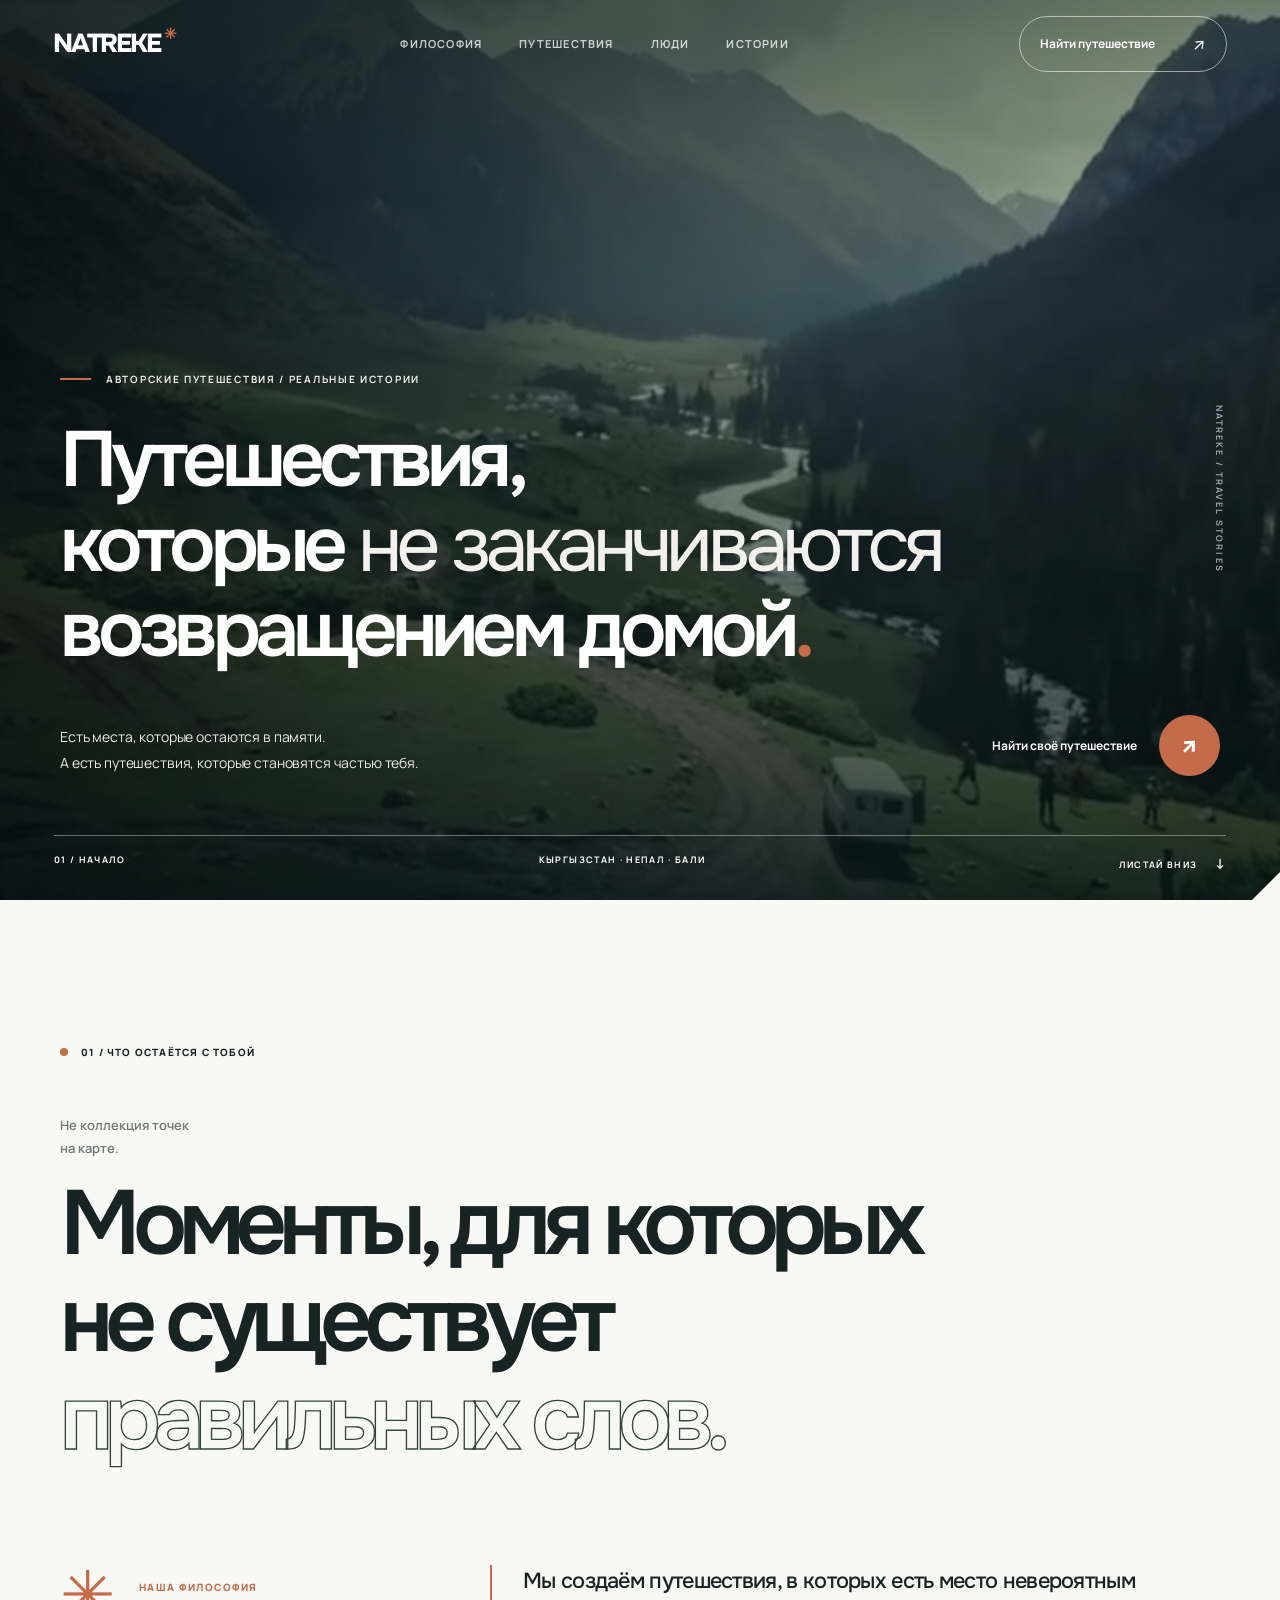
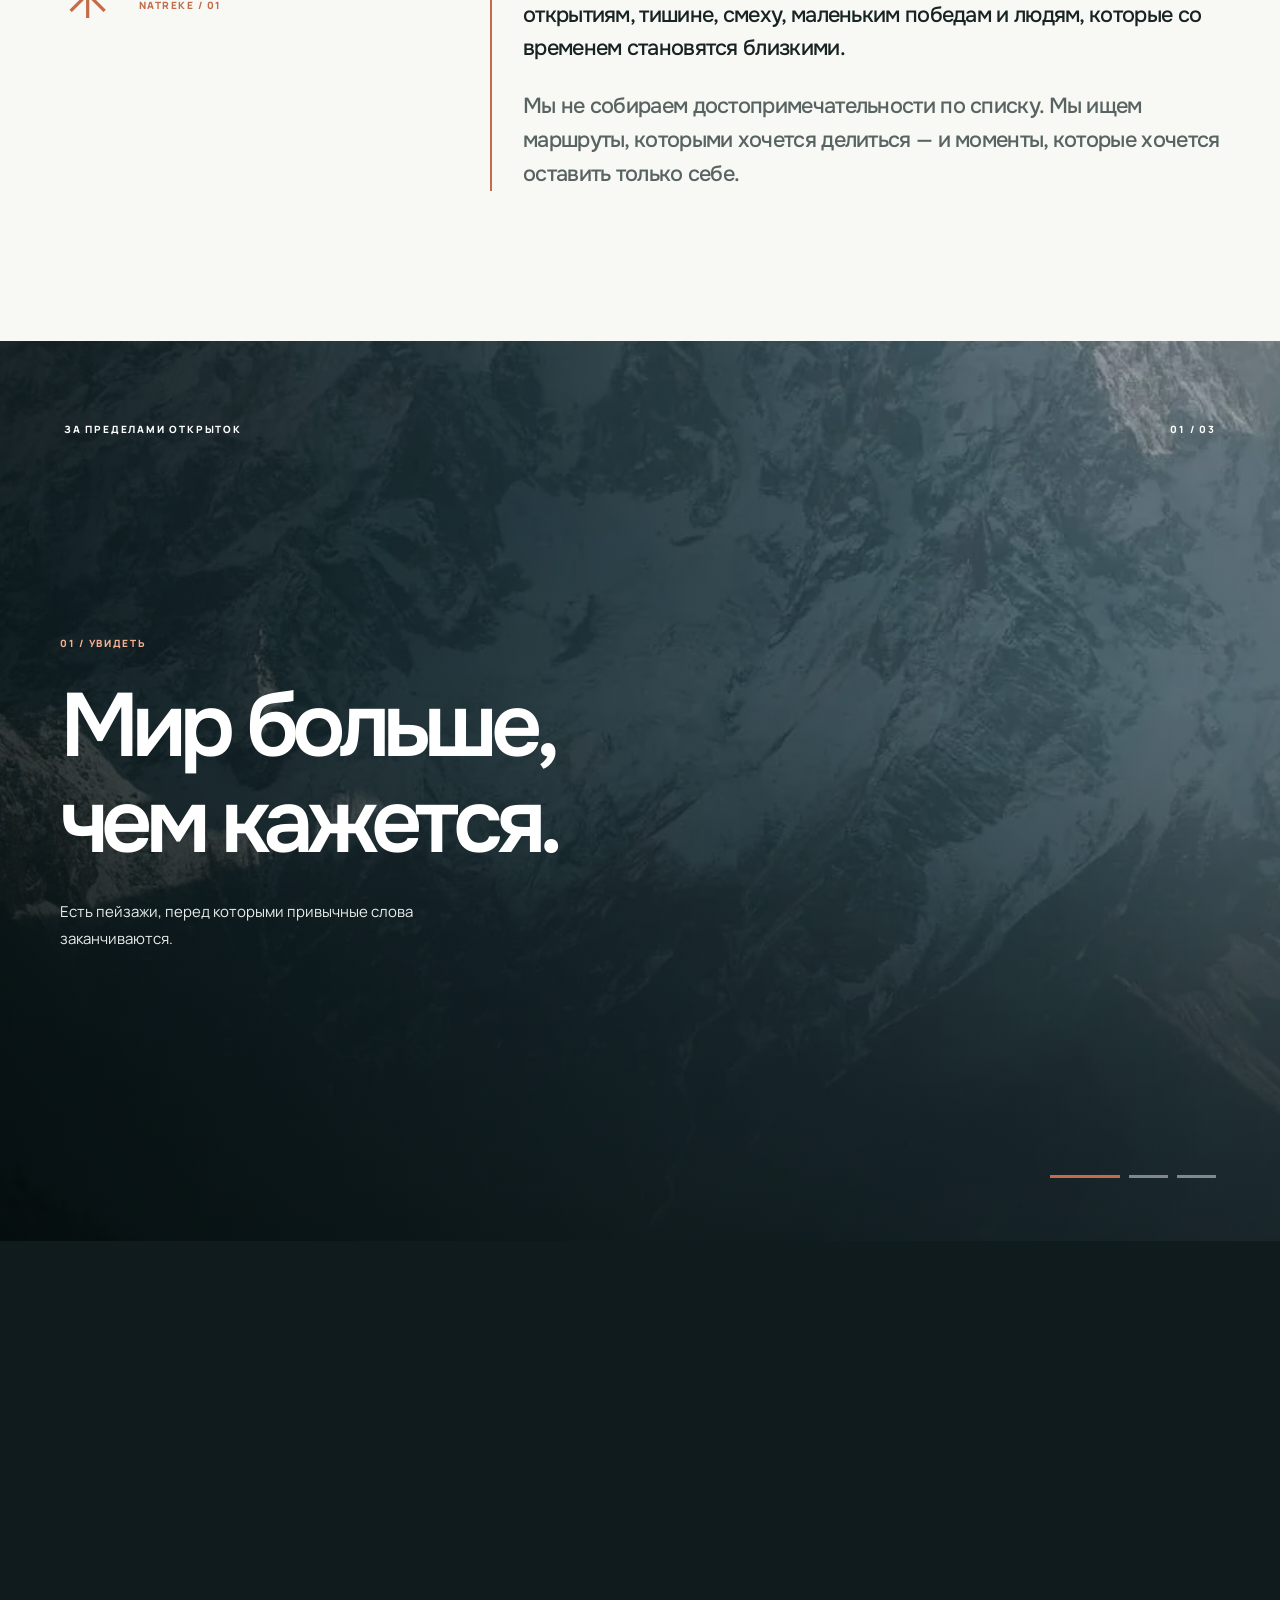
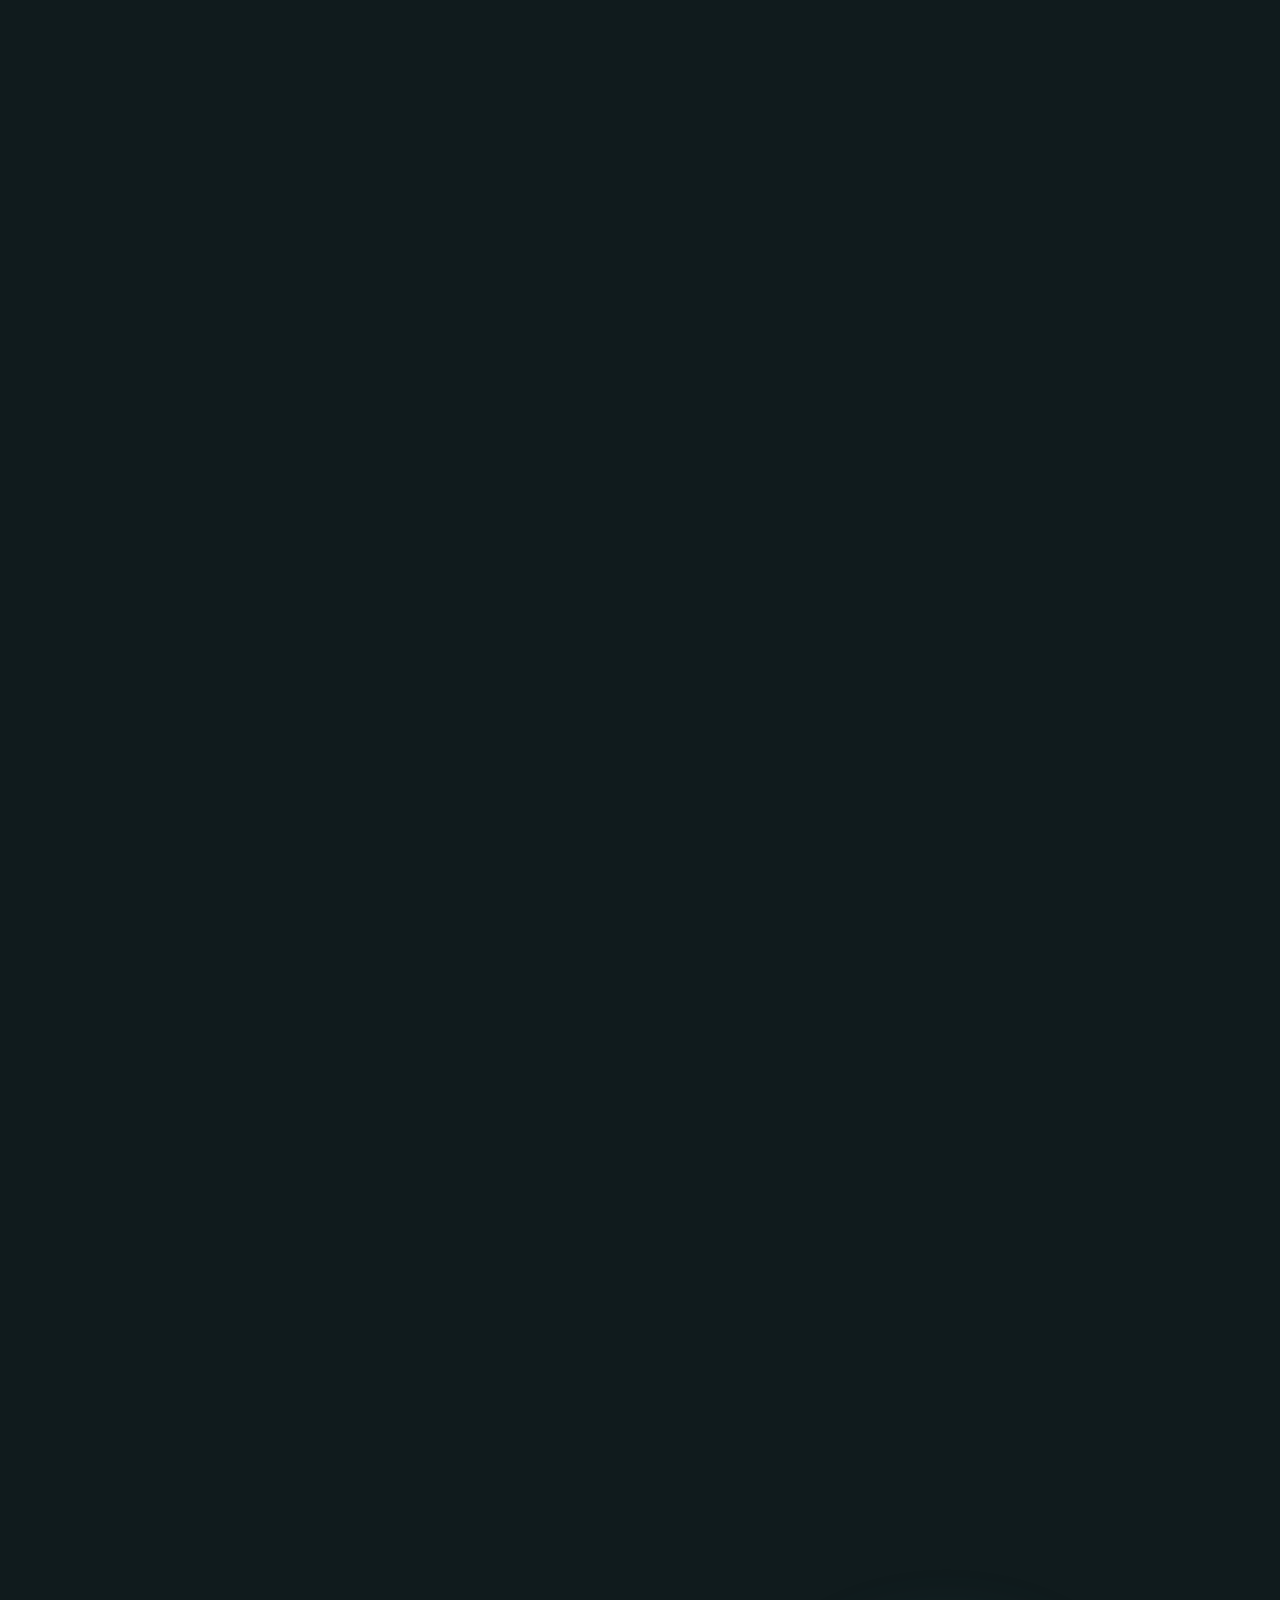
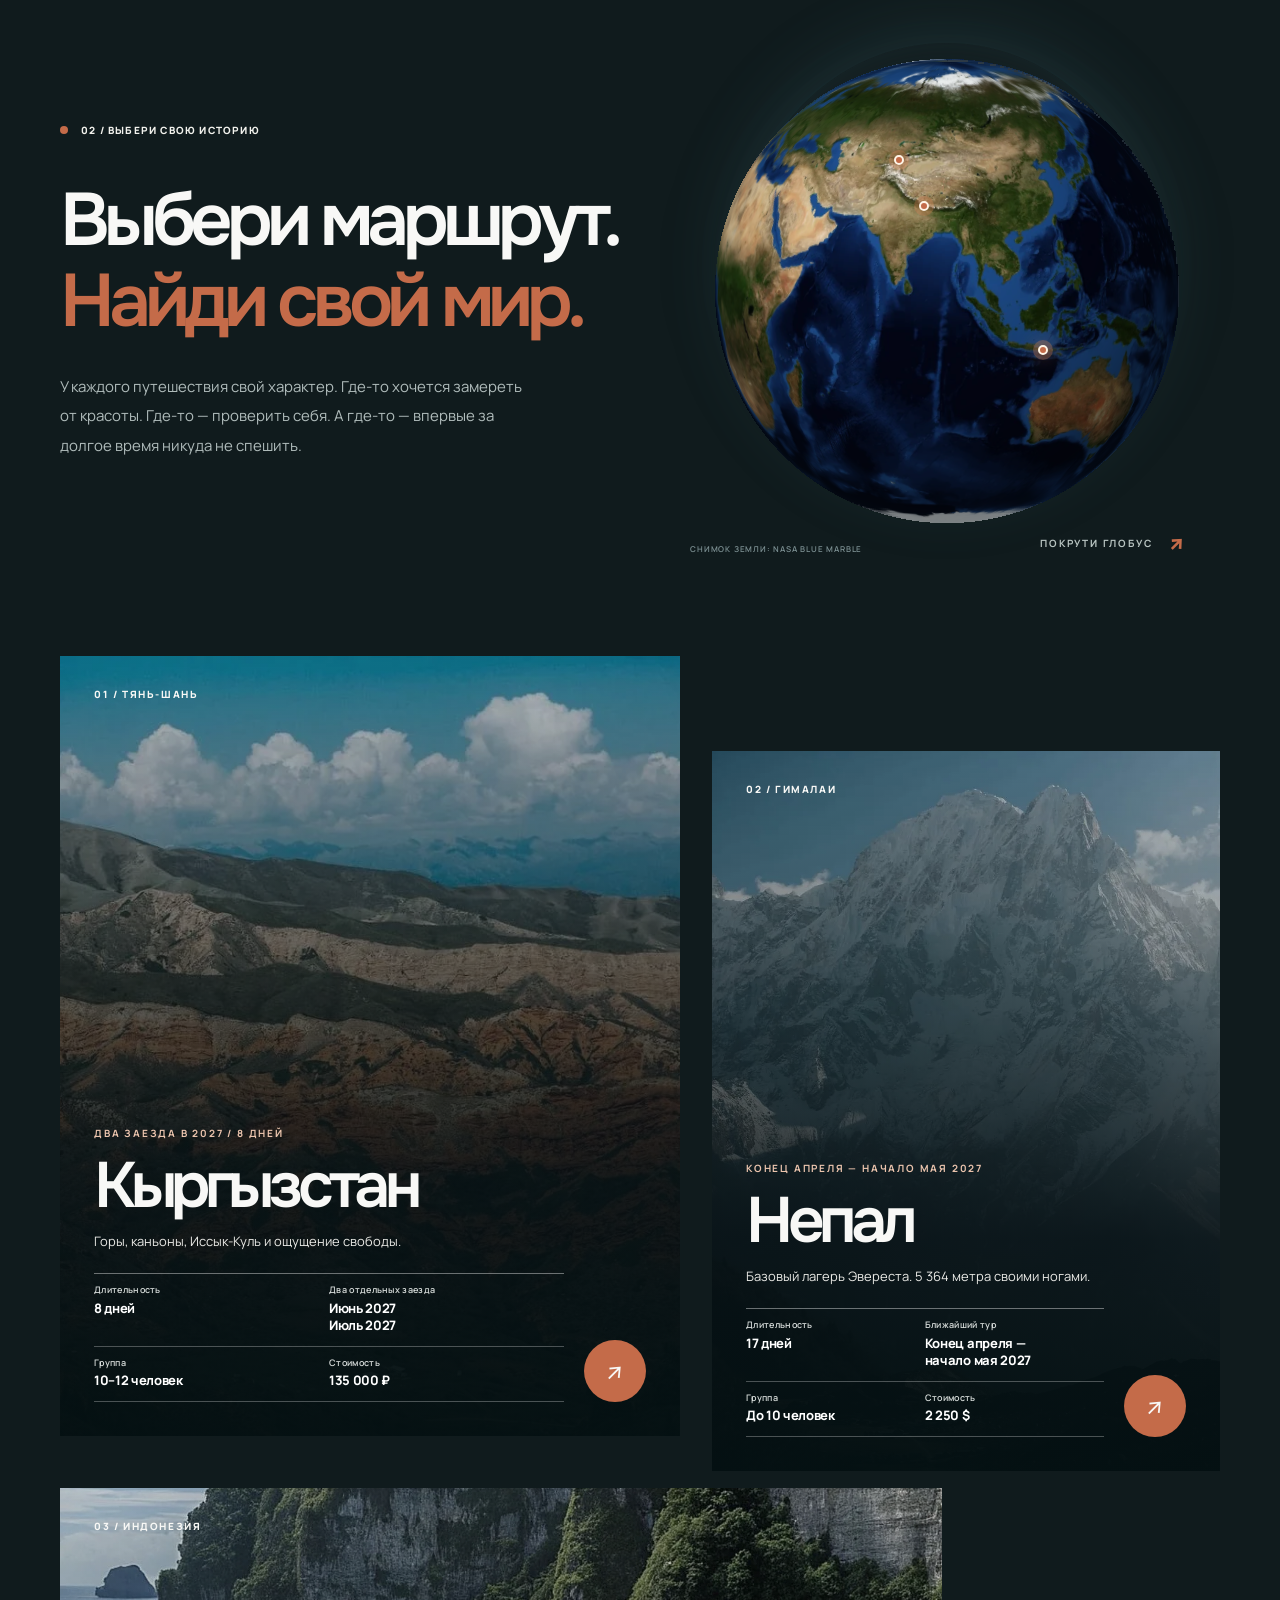
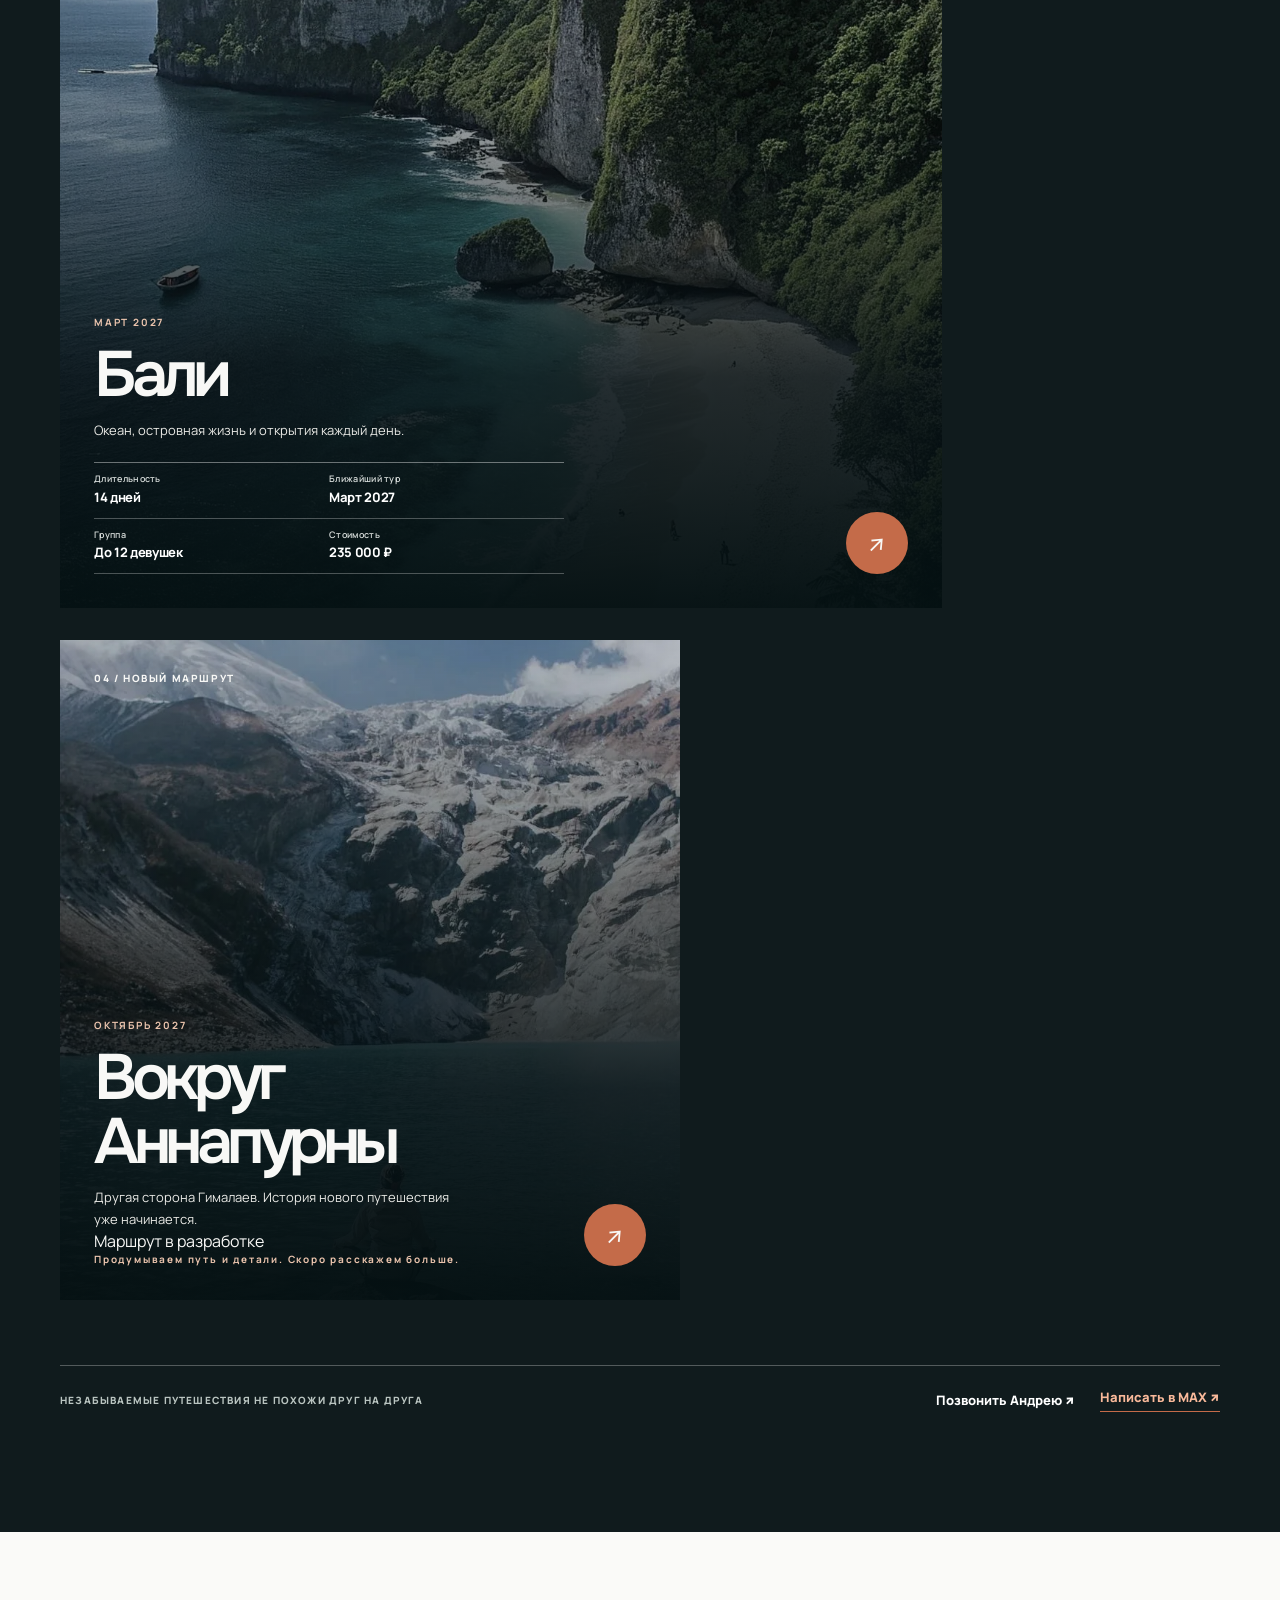
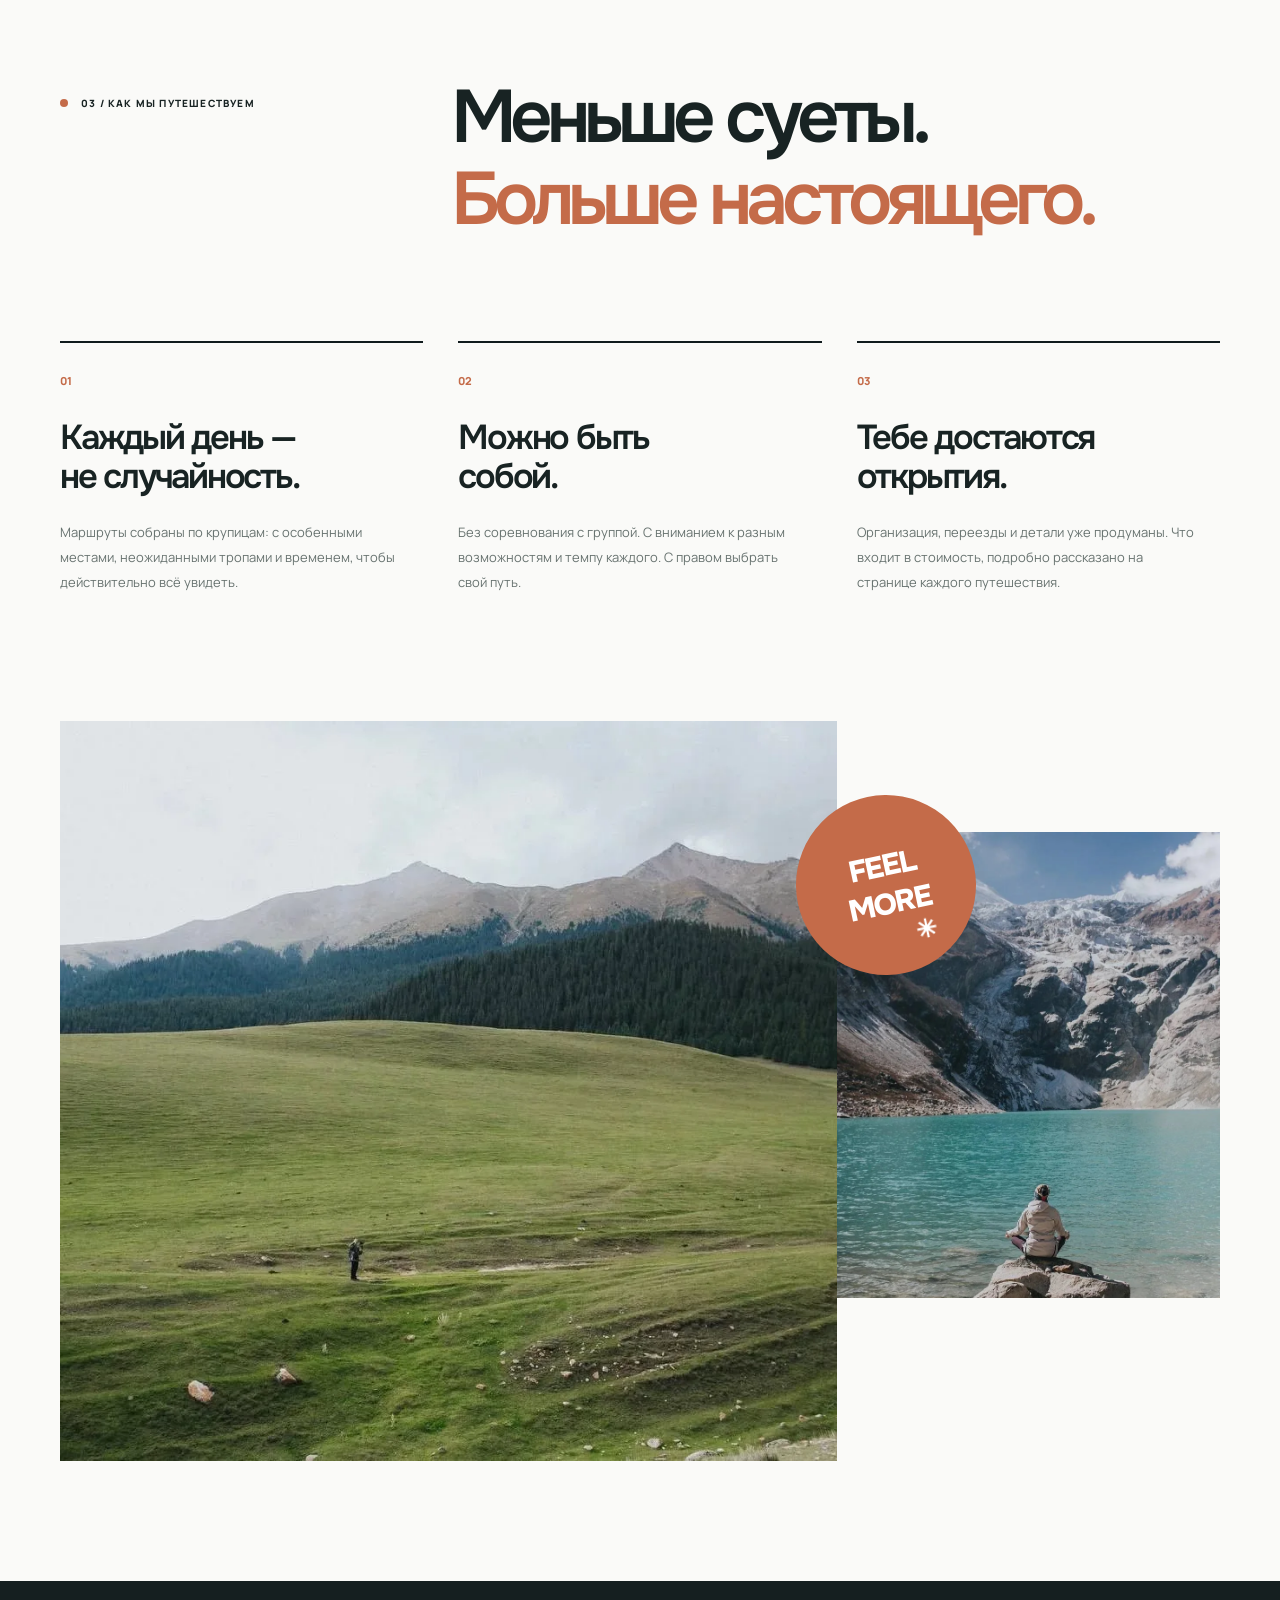
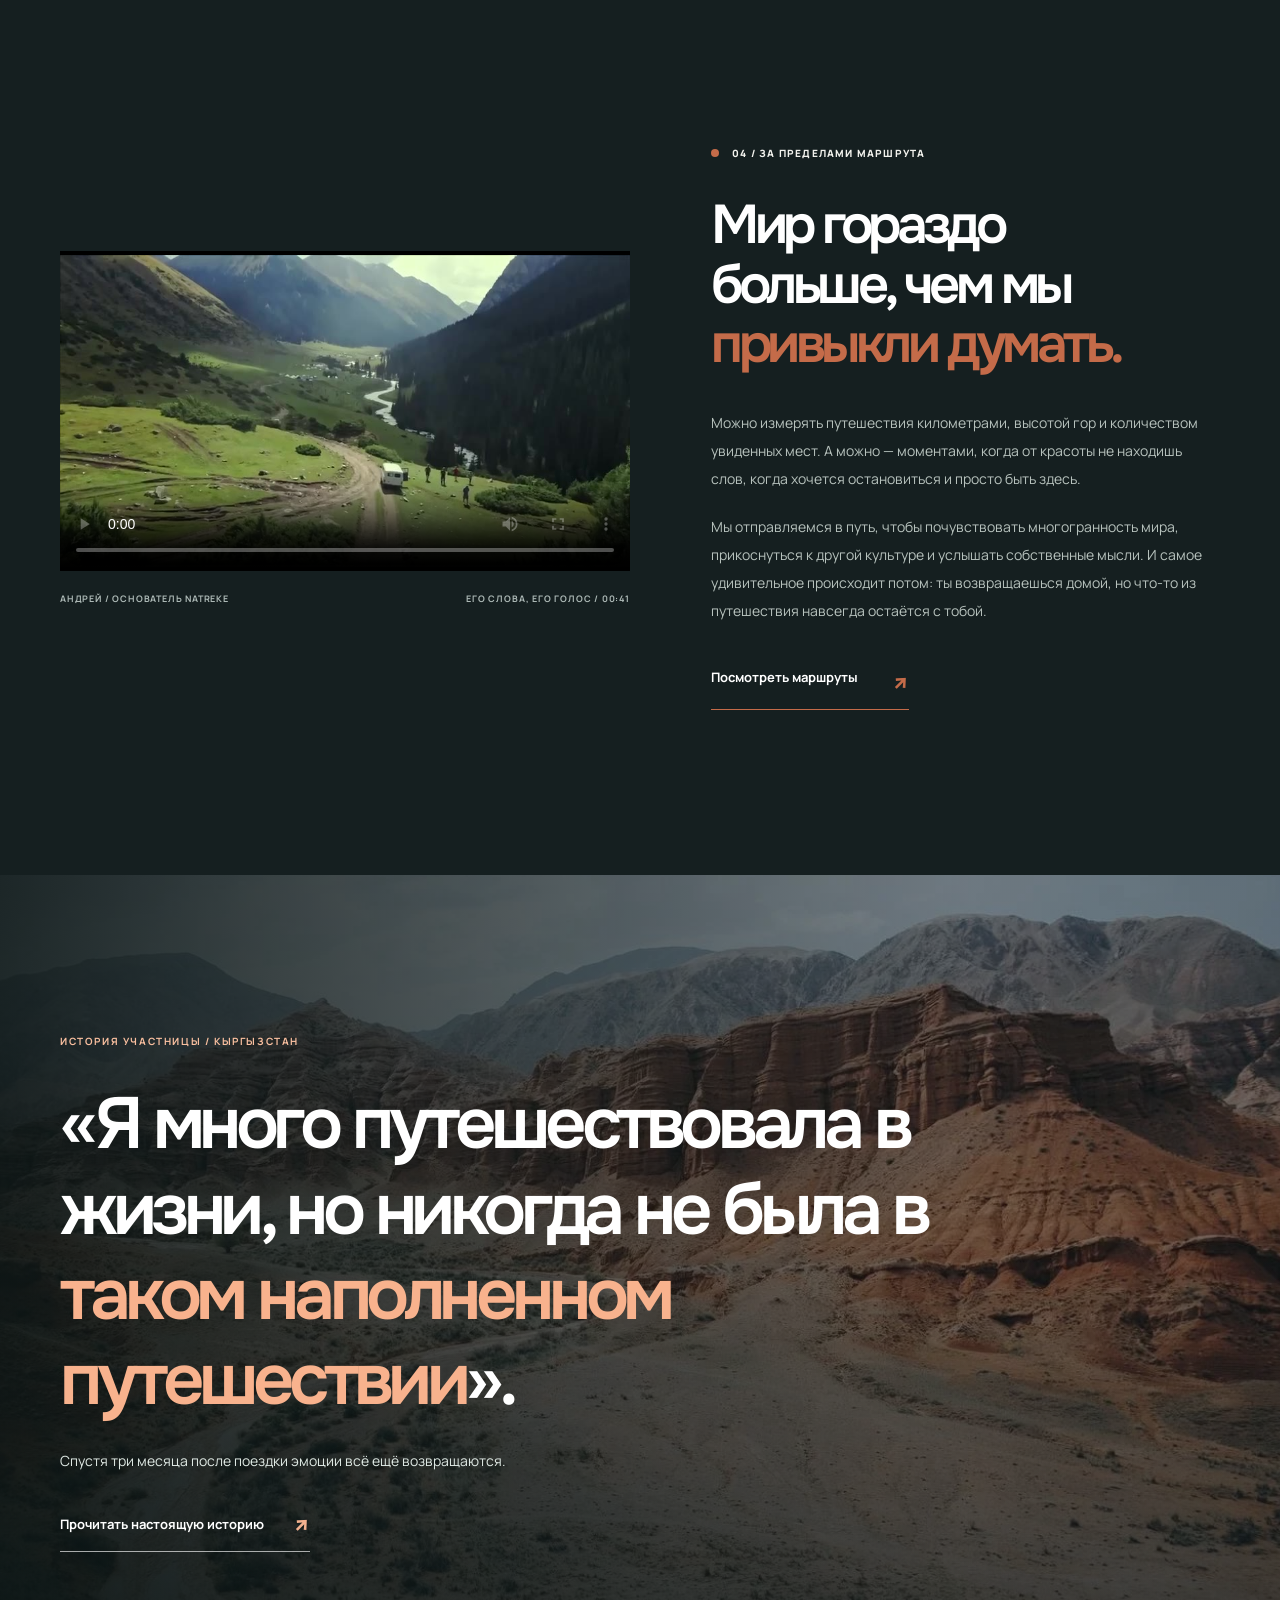
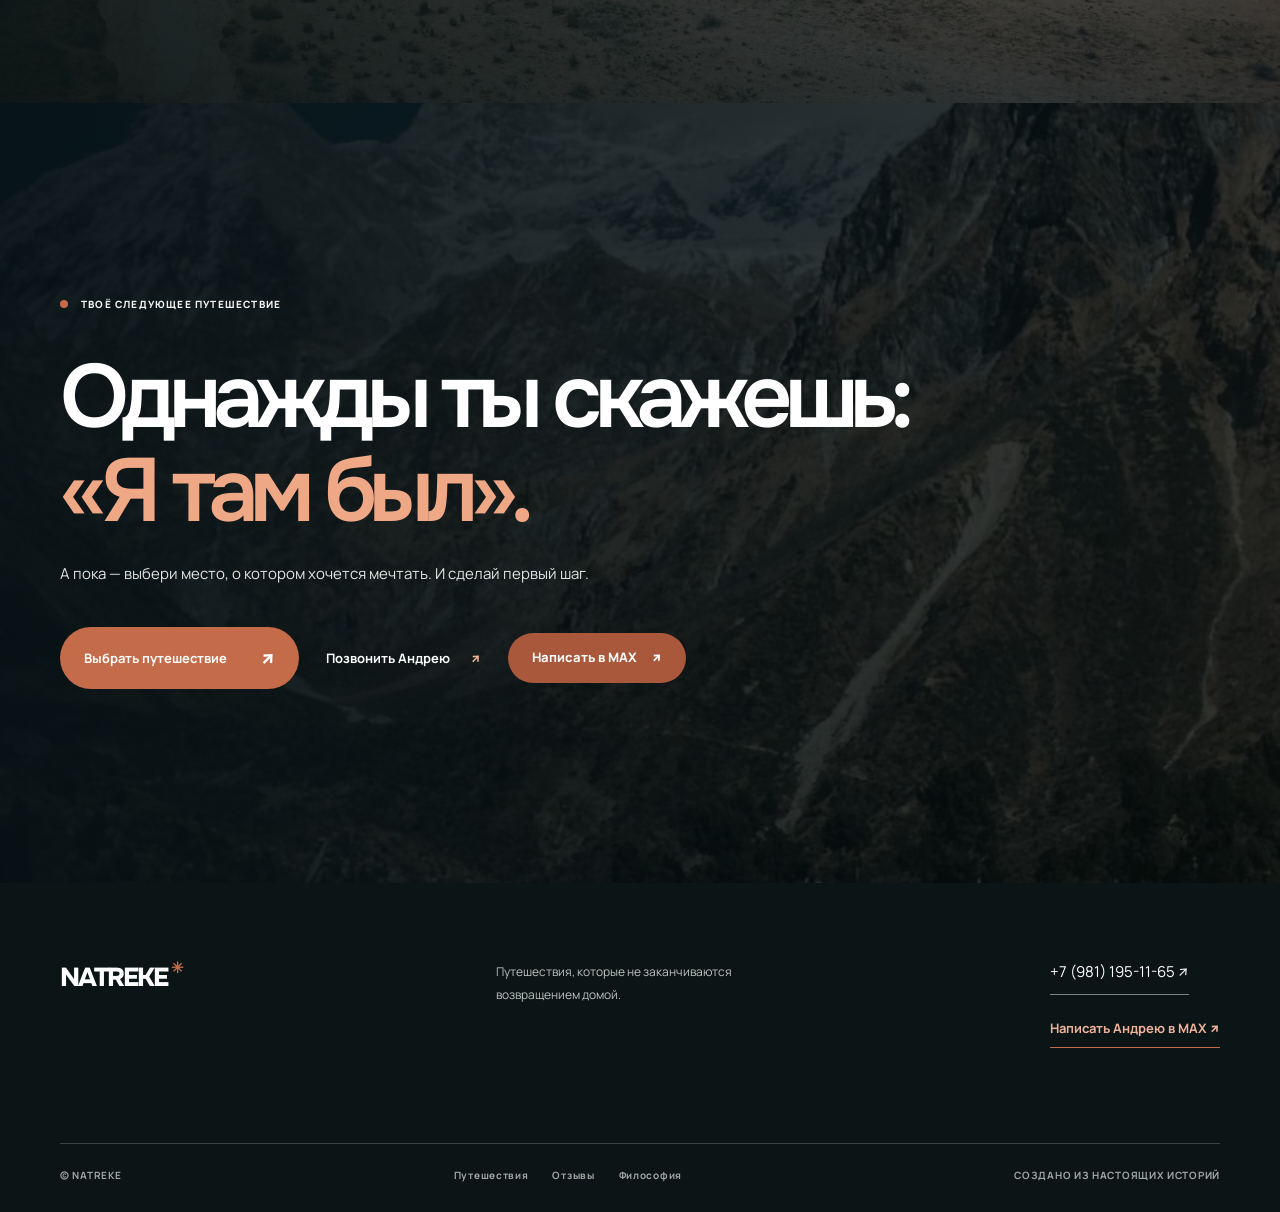
==== commit f280d84d: "Add files via upload" ====
--- a/index.html
+++ b/index.html
@@ -14,7 +14,7 @@
 <link href="https://fonts.googleapis.com/css2?family=Manrope:wght@400;500;600;700;800&family=Onest:wght@400;500;600;700;800&display=swap" rel="stylesheet">
 <link rel="stylesheet" href="assets/style.css">
 <link rel="stylesheet" href="assets/refinements-v6.css">
-</head>
+<link rel="stylesheet" href="assets/release-2027.css"></head>
 <body>
 <a class="skip" href="#main">Перейти к содержимому</a>
 <div class="site-progress" aria-hidden="true"><span id="scrollProgress"></span></div>
@@ -70,13 +70,14 @@
 </section>
 <section class="routes" id="destinations">
  <div class="routes-intro layout-wide">
-  <div class="routes-copy reveal" data-reveal><div class="section-index on-dark"><span class="accent-mark"></span>02 / ВЫБЕРИ СВОЮ ИСТОРИЮ</div><h2 class="section-head">Три маршрута.<br><span>Три разных мира.</span></h2><p>У каждого путешествия свой характер. Где-то хочется замереть от красоты. Где-то — проверить себя. А где-то — впервые за долгое время никуда не спешить.</p></div>
+  <div class="routes-copy reveal" data-reveal><div class="section-index on-dark"><span class="accent-mark"></span>02 / ВЫБЕРИ СВОЮ ИСТОРИЮ</div><h2 class="section-head">Выбери маршрут.<br><span>Найди свой мир.</span></h2><p>У каждого путешествия свой характер. Где-то хочется замереть от красоты. Где-то — проверить себя. А где-то — впервые за долгое время никуда не спешить.</p></div>
   <div class="globe-block"><img class="globe-fallback" src="assets/images/earth-globe-fallback.webp" alt="Планета Земля: океаны, материки и горные хребты"><canvas id="travelGlobe" class="globe-canvas" aria-label="Вращающийся глобус Земли с Кыргызстаном, Непалом и Бали. Потяните в сторону, чтобы повернуть" role="img"></canvas><div class="globe-markers" id="globeMarkers" aria-hidden="true"></div><div class="globe-caption"><span>ПОКРУТИ ГЛОБУС</span><span>↗</span></div><div class="globe-credit">СНИМОК ЗЕМЛИ: NASA BLUE MARBLE</div></div>
  </div>
  <div class="route-gallery layout-wide">
-  <a class="route-card route-card-kg" href="kyrgyzstan/" aria-label="Смотреть путешествие в Кыргызстан"><div class="route-image"><img src="assets/images/kyrgyz-canyon.webp" alt="Красные каньоны Кыргызстана" loading="lazy"></div><div class="route-overlay"></div><div class="route-index">01 / ТЯНЬ-ШАНЬ</div><div class="route-bottom"><div><p>ИЮНЬ — ИЮЛЬ / 8 ДНЕЙ</p><h3>Кыргызстан</h3><span>Горы, каньоны, Иссык-Куль и ощущение свободы.</span><div class="route-facts" aria-label="Сведения о туре"><div class="route-fact"><span>Длительность</span><strong>8 дней</strong></div><div class="route-fact"><span>Ближайший тур</span><strong>Июнь – июль</strong></div><div class="route-fact"><span>Группа</span><strong>10–12 человек</strong></div><div class="route-fact"><span>Стоимость</span><strong>135 000 ₽</strong></div></div></div><span class="route-arrow" aria-hidden="true">↗</span></div></a>
-  <a class="route-card route-card-np" href="nepal/" aria-label="Смотреть путешествие в Непал"><div class="route-image"><img src="assets/images/nepal-peak.webp" alt="Масштабные вершины Непала" loading="lazy"></div><div class="route-overlay"></div><div class="route-index">02 / ГИМАЛАИ</div><div class="route-bottom"><div><p>АПРЕЛЬ — МАЙ / 17 ДНЕЙ</p><h3>Непал</h3><span>Базовый лагерь Эвереста. 5 364 метра своими ногами.</span><div class="route-facts" aria-label="Сведения о туре"><div class="route-fact"><span>Длительность</span><strong>17 дней</strong></div><div class="route-fact"><span>Ближайший тур</span><strong>Апрель – май</strong></div><div class="route-fact"><span>Группа</span><strong>До 10 человек</strong></div><div class="route-fact"><span>Стоимость</span><strong>—</strong></div></div></div><span class="route-arrow" aria-hidden="true">↗</span></div></a>
-  <a class="route-card route-card-bali" href="bali/" aria-label="Смотреть путешествие на Бали"><div class="route-image"><img src="assets/images/bali-penida.webp" alt="Остров Бали, океан и высокие скалы" loading="lazy"></div><div class="route-overlay"></div><div class="route-index">03 / ИНДОНЕЗИЯ</div><div class="route-bottom"><div><p>МАРТ 2026</p><h3>Бали</h3><span>Океан, островная жизнь и открытия каждый день.</span><div class="route-facts" aria-label="Сведения о туре"><div class="route-fact"><span>Длительность</span><strong>14 дней</strong></div><div class="route-fact"><span>Ближайший тур</span><strong>Март 2026</strong></div><div class="route-fact"><span>Группа</span><strong>До 12 девушек</strong></div><div class="route-fact"><span>Стоимость</span><strong>235 000 ₽</strong></div></div></div><span class="route-arrow" aria-hidden="true">↗</span></div></a>
+  <a class="route-card route-card-kg" href="kyrgyzstan/" aria-label="Смотреть путешествие в Кыргызстан"><div class="route-image"><img src="assets/images/kyrgyz-canyon.webp" alt="Красные каньоны Кыргызстана" loading="lazy"></div><div class="route-overlay"></div><div class="route-index">01 / ТЯНЬ-ШАНЬ</div><div class="route-bottom"><div><p>ДВА ЗАЕЗДА В 2027 / 8 ДНЕЙ</p><h3>Кыргызстан</h3><span>Горы, каньоны, Иссык-Куль и ощущение свободы.</span><div class="route-facts" aria-label="Сведения о туре"><div class="route-fact"><span>Длительность</span><strong>8 дней</strong></div><div class="route-fact"><span>Два отдельных заезда</span><strong>Июнь 2027<br>Июль 2027</strong></div><div class="route-fact"><span>Группа</span><strong>10–12 человек</strong></div><div class="route-fact"><span>Стоимость</span><strong>135 000 ₽</strong></div></div></div><span class="route-arrow" aria-hidden="true">↗</span></div></a>
+  <a class="route-card route-card-np" href="nepal/" aria-label="Смотреть путешествие в Непал"><div class="route-image"><img src="assets/images/nepal-peak.webp" alt="Масштабные вершины Непала" loading="lazy"></div><div class="route-overlay"></div><div class="route-index">02 / ГИМАЛАИ</div><div class="route-bottom"><div><p>КОНЕЦ АПРЕЛЯ — НАЧАЛО МАЯ 2027</p><h3>Непал</h3><span>Базовый лагерь Эвереста. 5 364 метра своими ногами.</span><div class="route-facts" aria-label="Сведения о туре"><div class="route-fact"><span>Длительность</span><strong>17 дней</strong></div><div class="route-fact"><span>Ближайший тур</span><strong>Конец апреля —<br>начало мая 2027</strong></div><div class="route-fact"><span>Группа</span><strong>До 10 человек</strong></div><div class="route-fact"><span>Стоимость</span><strong>2 250 $</strong></div></div></div><span class="route-arrow" aria-hidden="true">↗</span></div></a>
+  <a class="route-card route-card-bali" href="bali/" aria-label="Смотреть путешествие на Бали"><div class="route-image"><img src="assets/images/bali-penida.webp" alt="Остров Бали, океан и высокие скалы" loading="lazy"></div><div class="route-overlay"></div><div class="route-index">03 / ИНДОНЕЗИЯ</div><div class="route-bottom"><div><p>МАРТ 2027</p><h3>Бали</h3><span>Океан, островная жизнь и открытия каждый день.</span><div class="route-facts" aria-label="Сведения о туре"><div class="route-fact"><span>Длительность</span><strong>14 дней</strong></div><div class="route-fact"><span>Ближайший тур</span><strong>Март 2027</strong></div><div class="route-fact"><span>Группа</span><strong>До 12 девушек</strong></div><div class="route-fact"><span>Стоимость</span><strong>235 000 ₽</strong></div></div></div><span class="route-arrow" aria-hidden="true">↗</span></div></a>
+  <a class="route-card route-card-annapurna" href="annapurna/" aria-label="Вокруг Аннапурны: маршрут в разработке, октябрь 2027"><div class="route-image"><img src="assets/images/nepal-lake.webp" alt="Горный пейзаж Непала" loading="lazy"></div><div class="route-overlay"></div><div class="route-index">04 / НОВЫЙ МАРШРУТ</div><div class="route-bottom"><div><p>ОКТЯБРЬ 2027</p><h3>Вокруг<br>Аннапурны</h3><span>Другая сторона Гималаев. История нового путешествия уже начинается.</span><div class="annapurna-status"><i aria-hidden="true"></i>Маршрут в разработке</div><p class="annapurna-description">Продумываем путь и детали. Скоро расскажем больше.</p></div><span class="route-arrow" aria-hidden="true">↗</span></div></a>
  </div>
  <div class="routes-outro layout-wide"><span>НЕЗАБЫВАЕМЫЕ ПУТЕШЕСТВИЯ НЕ ПОХОЖИ ДРУГ НА ДРУГА</span><div class="outro-contacts"><a href="tel:+79811951165">Позвонить Андрею ↗</a><a href="https://max.ru/u/f9LHodD0cOLImlBv71V7BI_rFNh_frenNGr_aF2BO8ci05Qkiu74G-NIkKY" target="_blank" rel="noopener noreferrer">Написать в MAX ↗</a></div></div>
 </section>
